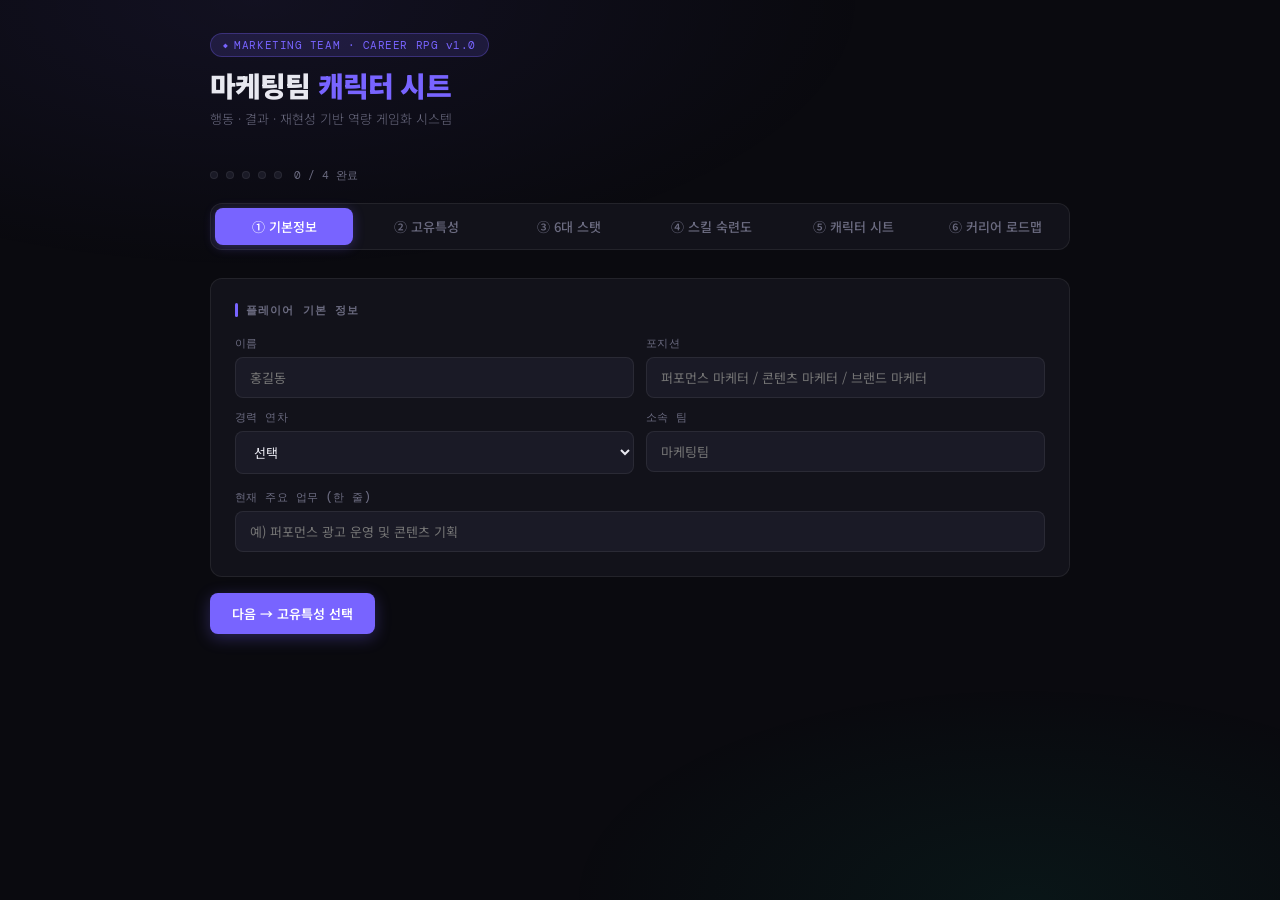
==== marketing.html @ 774b8345 "Add files via upload" ====
<!DOCTYPE html>
<html lang="ko">
<head>
<meta charset="UTF-8">
<meta name="viewport" content="width=device-width, initial-scale=1.0">
<title>마케팅팀 캐릭터 시트</title>
<link href="https://fonts.googleapis.com/css2?family=Noto+Sans+KR:wght@300;400;500;700;900&family=DM+Mono:wght@400;500&display=swap" rel="stylesheet">
<style>
  :root {
    --bg: #0a0a0f;
    --bg2: #12121a;
    --bg3: #1a1a26;
    --border: rgba(255,255,255,0.07);
    --border-active: rgba(120,100,255,0.4);
    --text: #e8e8f0;
    --text-muted: #6b6b80;
    --text-dim: #3a3a50;
    --accent: #7864ff;
    --accent2: #ff6b6b;
    --accent3: #ffd166;
    --accent4: #06d6a0;
    --accent5: #4ecdc4;
    --str: #ff6b6b;
    --agi: #4ecdc4;
    --sen: #ffd166;
    --int: #7864ff;
    --cha: #ff9f43;
    --sta: #06d6a0;
    --lv0: #3a3a50;
    --lv1: #4a6fa5;
    --lv2: #2ecc71;
    --lv3: #f39c12;
    --lv4: #e74c3c;
    --lv5: #9b59b6;
    --radius: 12px;
    --radius-sm: 8px;
  }

  * { margin: 0; padding: 0; box-sizing: border-box; }

  body {
    background: var(--bg);
    color: var(--text);
    font-family: 'Noto Sans KR', sans-serif;
    font-size: 14px;
    min-height: 100vh;
    overflow-x: hidden;
  }

  /* ── 배경 노이즈 효과 ── */
  body::before {
    content: '';
    position: fixed;
    inset: 0;
    background-image:
      radial-gradient(ellipse 80% 50% at 20% 0%, rgba(120,100,255,0.08) 0%, transparent 60%),
      radial-gradient(ellipse 60% 40% at 80% 100%, rgba(6,214,160,0.06) 0%, transparent 60%);
    pointer-events: none;
    z-index: 0;
  }

  .container {
    max-width: 900px;
    margin: 0 auto;
    padding: 32px 20px 80px;
    position: relative;
    z-index: 1;
  }

  /* ── 헤더 ── */
  .header {
    display: flex;
    align-items: flex-start;
    justify-content: space-between;
    margin-bottom: 40px;
    gap: 20px;
    flex-wrap: wrap;
  }

  .header-left {}
  .game-badge {
    display: inline-flex;
    align-items: center;
    gap: 6px;
    background: rgba(120,100,255,0.15);
    border: 1px solid rgba(120,100,255,0.3);
    border-radius: 20px;
    padding: 4px 12px;
    font-size: 11px;
    color: var(--accent);
    font-family: 'DM Mono', monospace;
    letter-spacing: 0.05em;
    margin-bottom: 12px;
  }

  .game-badge::before {
    content: '◆';
    font-size: 8px;
  }

  h1 {
    font-size: 28px;
    font-weight: 900;
    letter-spacing: -0.03em;
    line-height: 1.2;
  }

  h1 span {
    color: var(--accent);
  }

  .subtitle {
    font-size: 13px;
    color: var(--text-muted);
    margin-top: 6px;
    font-weight: 300;
  }

  /* ── 탭 네비 ── */
  .tabs {
    display: flex;
    gap: 4px;
    background: var(--bg2);
    border: 1px solid var(--border);
    border-radius: var(--radius);
    padding: 4px;
    margin-bottom: 28px;
  }

  .tab-btn {
    flex: 1;
    padding: 9px 12px;
    border: none;
    border-radius: var(--radius-sm);
    background: transparent;
    color: var(--text-muted);
    font-family: 'Noto Sans KR', sans-serif;
    font-size: 13px;
    font-weight: 500;
    cursor: pointer;
    transition: all 0.2s;
  }

  .tab-btn.active {
    background: var(--accent);
    color: #fff;
    box-shadow: 0 2px 12px rgba(120,100,255,0.3);
  }

  .tab-btn:hover:not(.active) {
    background: var(--bg3);
    color: var(--text);
  }

  .tab-panel { display: none; }
  .tab-panel.active { display: block; }

  /* ── 섹션 카드 ── */
  .card {
    background: var(--bg2);
    border: 1px solid var(--border);
    border-radius: var(--radius);
    padding: 24px;
    margin-bottom: 16px;
    transition: border-color 0.2s;
  }

  .card:hover { border-color: rgba(255,255,255,0.12); }

  .card-title {
    font-size: 11px;
    font-weight: 700;
    letter-spacing: 0.1em;
    color: var(--text-muted);
    text-transform: uppercase;
    font-family: 'DM Mono', monospace;
    margin-bottom: 18px;
    display: flex;
    align-items: center;
    gap: 8px;
  }

  .card-title::before {
    content: '';
    display: inline-block;
    width: 3px;
    height: 14px;
    background: var(--accent);
    border-radius: 2px;
  }

  /* ── 플레이어 정보 ── */
  .player-info {
    display: grid;
    grid-template-columns: 1fr 1fr;
    gap: 12px;
    margin-bottom: 16px;
  }

  .input-group {
    display: flex;
    flex-direction: column;
    gap: 6px;
  }

  .input-label {
    font-size: 11px;
    color: var(--text-muted);
    font-weight: 500;
    font-family: 'DM Mono', monospace;
    letter-spacing: 0.04em;
  }

  input[type="text"], select, textarea {
    background: var(--bg3);
    border: 1px solid var(--border);
    border-radius: var(--radius-sm);
    padding: 10px 14px;
    color: var(--text);
    font-family: 'Noto Sans KR', sans-serif;
    font-size: 13px;
    outline: none;
    transition: border-color 0.2s;
    width: 100%;
  }

  input[type="text"]:focus, select:focus, textarea:focus {
    border-color: var(--border-active);
  }

  select option { background: var(--bg2); }

  textarea { resize: vertical; min-height: 80px; }

  /* ── 고유 특성 선택 ── */
  .passive-grid {
    display: grid;
    grid-template-columns: repeat(auto-fill, minmax(240px, 1fr));
    gap: 8px;
  }

  .passive-item {
    display: flex;
    align-items: flex-start;
    gap: 10px;
    padding: 12px 14px;
    background: var(--bg3);
    border: 1px solid var(--border);
    border-radius: var(--radius-sm);
    cursor: pointer;
    transition: all 0.15s;
    user-select: none;
  }

  .passive-item:hover {
    border-color: rgba(255,255,255,0.15);
    background: rgba(255,255,255,0.04);
  }

  .passive-item.selected {
    border-color: var(--accent);
    background: rgba(120,100,255,0.1);
  }

  .passive-item.locked {
    opacity: 0.4;
    cursor: not-allowed;
  }

  .passive-item.locked:hover {
    border-color: var(--border);
    background: var(--bg3);
  }

  .passive-check {
    width: 18px;
    height: 18px;
    border: 1.5px solid var(--border-active);
    border-radius: 4px;
    flex-shrink: 0;
    margin-top: 1px;
    display: flex;
    align-items: center;
    justify-content: center;
    font-size: 10px;
    transition: all 0.15s;
  }

  .passive-item.selected .passive-check {
    background: var(--accent);
    border-color: var(--accent);
  }

  .passive-item.selected .passive-check::after {
    content: '✓';
    color: white;
    font-weight: 700;
  }

  .passive-name {
    font-size: 14px;
    font-weight: 700;
    line-height: 1.4;
    flex: 1;
    color: var(--text);
  }

  .passive-name small {
    display: block;
    font-size: 12px;
    color: rgba(200, 200, 220, 0.75);
    font-weight: 400;
    margin-top: 4px;
    line-height: 1.5;
  }

  .stat-badge {
    font-size: 10px;
    font-family: 'DM Mono', monospace;
    padding: 2px 6px;
    border-radius: 4px;
    font-weight: 500;
    flex-shrink: 0;
  }

  .stat-STR { background: rgba(255,107,107,0.2); color: var(--str); }
  .stat-AGI { background: rgba(78,205,196,0.2); color: var(--agi); }
  .stat-SEN { background: rgba(255,209,102,0.2); color: var(--sen); }
  .stat-INT { background: rgba(120,100,255,0.2); color: var(--int); }
  .stat-CHA { background: rgba(255,159,67,0.2); color: var(--cha); }
  .stat-STA { background: rgba(6,214,160,0.2); color: var(--sta); }

  /* ── 스탯 바 ── */
  .stats-grid {
    display: flex;
    flex-direction: column;
    gap: 16px;
  }

  .stat-row {
    display: grid;
    grid-template-columns: 80px 1fr 40px;
    align-items: center;
    gap: 14px;
  }

  .stat-name {
    font-size: 12px;
    font-family: 'DM Mono', monospace;
    font-weight: 500;
    display: flex;
    flex-direction: column;
    gap: 2px;
  }

  .stat-name-en { color: var(--text); }
  .stat-name-kr { font-size: 10px; color: var(--text-muted); font-family: 'Noto Sans KR', sans-serif; }

  .stat-bar-wrap {
    position: relative;
    height: 6px;
    background: var(--bg3);
    border-radius: 10px;
    overflow: hidden;
    cursor: pointer;
  }

  .stat-bar-fill {
    height: 100%;
    border-radius: 10px;
    transition: width 0.4s cubic-bezier(0.4, 0, 0.2, 1);
  }

  .stat-bar-wrap:hover .stat-bar-fill {
    filter: brightness(1.2);
  }

  /* 클릭 세그먼트 */
  .stat-segments {
    display: flex;
    gap: 2px;
    height: 6px;
  }

  .stat-seg {
    flex: 1;
    border-radius: 3px;
    background: var(--bg3);
    cursor: pointer;
    transition: all 0.15s;
  }

  .stat-seg.active { }
  .stat-seg:hover { opacity: 0.8; }

  .stat-value {
    font-size: 14px;
    font-weight: 700;
    font-family: 'DM Mono', monospace;
    text-align: right;
  }

  .stat-fill-STR { background: var(--str); }
  .stat-fill-AGI { background: var(--agi); }
  .stat-fill-SEN { background: var(--sen); }
  .stat-fill-INT { background: var(--int); }
  .stat-fill-CHA { background: var(--cha); }
  .stat-fill-STA { background: var(--sta); }

  .stat-color-STR { color: var(--str); }
  .stat-color-AGI { color: var(--agi); }
  .stat-color-SEN { color: var(--sen); }
  .stat-color-INT { color: var(--int); }
  .stat-color-CHA { color: var(--cha); }
  .stat-color-STA { color: var(--sta); }

  /* 증거 입력 */
  .evidence-box {
    background: var(--bg3);
    border: 1px solid var(--border);
    border-radius: var(--radius-sm);
    padding: 14px;
    margin-top: 8px;
    display: none;
  }

  .evidence-box.open { display: block; }

  .evidence-row {
    display: grid;
    grid-template-columns: 60px 1fr;
    gap: 8px;
    margin-bottom: 8px;
    align-items: flex-start;
  }

  .evidence-row:last-child { margin-bottom: 0; }

  .evidence-tag {
    font-size: 10px;
    font-family: 'DM Mono', monospace;
    color: var(--accent);
    padding-top: 10px;
    font-weight: 500;
  }

  /* ── 액티브 스킬 ── */
  .skill-list {
    display: flex;
    flex-direction: column;
    gap: 14px;
  }

  .skill-item {
    background: var(--bg3);
    border: 1px solid var(--border);
    border-radius: var(--radius-sm);
    padding: 16px;
    transition: border-color 0.2s;
  }

  .skill-item:hover { border-color: rgba(255,255,255,0.12); }

  .skill-header {
    display: flex;
    align-items: flex-start;
    justify-content: space-between;
    gap: 12px;
    margin-bottom: 12px;
  }

  .skill-name {
    font-size: 14px;
    font-weight: 700;
    flex: 1;
  }

  .skill-desc {
    font-size: 12px;
    color: var(--text-muted);
    font-weight: 300;
    margin-top: 2px;
  }

  /* 레벨 선택 세그먼트 버튼 */
  .level-selector {
    display: flex;
    gap: 4px;
    flex-wrap: wrap;
  }

  .level-btn {
    padding: 5px 10px;
    border-radius: 6px;
    border: 1px solid var(--border);
    background: transparent;
    color: var(--text-muted);
    font-size: 11px;
    font-family: 'DM Mono', monospace;
    cursor: pointer;
    transition: all 0.15s;
    white-space: nowrap;
  }

  .level-btn:hover { border-color: rgba(255,255,255,0.2); color: var(--text); }

  .level-btn.lv0.active { background: rgba(58,58,80,0.8); border-color: var(--lv0); color: #aaa; }
  .level-btn.lv1.active { background: rgba(74,111,165,0.3); border-color: var(--lv1); color: #6fa3d8; }
  .level-btn.lv2.active { background: rgba(46,204,113,0.2); border-color: var(--lv2); color: var(--lv2); }
  .level-btn.lv3.active { background: rgba(243,156,18,0.2); border-color: var(--lv3); color: var(--lv3); }
  .level-btn.lv4.active { background: rgba(231,76,60,0.2); border-color: var(--lv4); color: var(--lv4); }
  .level-btn.lv5.active { background: rgba(155,89,182,0.2); border-color: var(--lv5); color: var(--lv5); }

  /* 레벨 정의 참조 박스 */
  .level-ref {
    background: var(--bg3);
    border: 1px solid var(--border);
    border-radius: var(--radius-sm);
    padding: 14px 18px;
    display: grid;
    grid-template-columns: repeat(3, 1fr);
    gap: 8px;
  }

  .level-def {
    display: flex;
    align-items: flex-start;
    gap: 8px;
    padding: 8px;
    border-radius: 6px;
    background: rgba(255,255,255,0.02);
    cursor: pointer;
    transition: background 0.15s;
  }

  .level-def:hover { background: rgba(255,255,255,0.05); }

  .level-dot {
    width: 8px;
    height: 8px;
    border-radius: 50%;
    flex-shrink: 0;
    margin-top: 4px;
  }

  .level-def-text {
    font-size: 12px;
    line-height: 1.5;
  }

  .level-def-num {
    font-family: 'DM Mono', monospace;
    font-size: 11px;
    font-weight: 700;
  }

  .level-def-desc {
    font-size: 11px;
    color: var(--text-muted);
    font-weight: 300;
    margin-top: 1px;
  }

  /* ── 스킬트리 (성장경로) ── */
  .skill-tree {
    display: flex;
    flex-direction: column;
    gap: 16px;
  }

  .tree-node {
    display: flex;
    gap: 16px;
    align-items: flex-start;
  }

  .tree-line {
    display: flex;
    flex-direction: column;
    align-items: center;
    gap: 0;
    flex-shrink: 0;
  }

  .tree-dot {
    width: 28px;
    height: 28px;
    border-radius: 50%;
    border: 2px solid var(--border);
    display: flex;
    align-items: center;
    justify-content: center;
    font-size: 11px;
    font-family: 'DM Mono', monospace;
    font-weight: 700;
    flex-shrink: 0;
    cursor: pointer;
    transition: all 0.2s;
  }

  .tree-dot.current {
    border-color: var(--accent);
    color: var(--accent);
    box-shadow: 0 0 16px rgba(120,100,255,0.3);
  }

  .tree-dot.future {
    border-color: var(--accent3);
    color: var(--accent3);
    box-shadow: 0 0 16px rgba(255,209,102,0.2);
  }

  .tree-connector {
    width: 2px;
    height: 24px;
    background: linear-gradient(to bottom, var(--accent), var(--accent3));
    opacity: 0.3;
    margin: 4px 0;
  }

  .tree-content {
    flex: 1;
    padding-top: 4px;
  }

  .tree-title {
    font-size: 15px;
    font-weight: 700;
    margin-bottom: 4px;
  }

  .tree-sub {
    font-size: 12px;
    color: var(--text-muted);
    font-weight: 300;
    line-height: 1.6;
  }

  .tree-tags {
    display: flex;
    flex-wrap: wrap;
    gap: 6px;
    margin-top: 10px;
  }

  .tree-tag {
    font-size: 11px;
    padding: 3px 10px;
    border-radius: 20px;
    border: 1px solid var(--border);
    color: var(--text-muted);
  }

  /* ── 최종 캐릭터 시트 출력 ── */
  .character-sheet {
    background: var(--bg2);
    border: 1px solid var(--border);
    border-radius: var(--radius);
    overflow: hidden;
  }

  .cs-header {
    background: linear-gradient(135deg, rgba(120,100,255,0.2), rgba(6,214,160,0.1));
    border-bottom: 1px solid var(--border);
    padding: 24px;
    display: flex;
    align-items: flex-start;
    justify-content: space-between;
    gap: 16px;
    flex-wrap: wrap;
  }

  .cs-name {
    font-size: 22px;
    font-weight: 900;
    letter-spacing: -0.02em;
  }

  .cs-title {
    font-size: 13px;
    color: var(--text-muted);
    margin-top: 4px;
  }

  .cs-body { padding: 24px; }

  .cs-section {
    margin-bottom: 24px;
  }

  .cs-section-title {
    font-size: 10px;
    font-family: 'DM Mono', monospace;
    color: var(--text-dim);
    text-transform: uppercase;
    letter-spacing: 0.1em;
    margin-bottom: 12px;
  }

  .cs-passives {
    display: flex;
    flex-wrap: wrap;
    gap: 8px;
  }

  .cs-passive-tag {
    padding: 6px 14px;
    border-radius: 20px;
    border: 1px solid var(--accent);
    color: var(--accent);
    font-size: 12px;
    font-weight: 500;
    background: rgba(120,100,255,0.08);
  }

  .cs-stats-mini {
    display: grid;
    grid-template-columns: repeat(6, 1fr);
    gap: 8px;
  }

  .cs-stat-mini {
    text-align: center;
    padding: 10px 6px;
    background: var(--bg3);
    border-radius: var(--radius-sm);
    border: 1px solid var(--border);
  }

  .cs-stat-mini-val {
    font-size: 20px;
    font-weight: 700;
    font-family: 'DM Mono', monospace;
  }

  .cs-stat-mini-name {
    font-size: 10px;
    color: var(--text-muted);
    font-family: 'DM Mono', monospace;
    margin-top: 2px;
  }

  .cs-skills-table {
    width: 100%;
    border-collapse: collapse;
  }

  .cs-skills-table tr {
    border-bottom: 1px solid var(--border);
  }

  .cs-skills-table tr:last-child { border-bottom: none; }

  .cs-skills-table td {
    padding: 8px 0;
    font-size: 13px;
  }

  .cs-skills-table td:last-child {
    text-align: right;
  }

  .lv-pill {
    font-size: 11px;
    font-family: 'DM Mono', monospace;
    padding: 3px 10px;
    border-radius: 20px;
    font-weight: 500;
  }

  .lv-pill-0 { background: rgba(58,58,80,0.8); color: #888; }
  .lv-pill-1 { background: rgba(74,111,165,0.3); color: #6fa3d8; }
  .lv-pill-2 { background: rgba(46,204,113,0.2); color: var(--lv2); }
  .lv-pill-3 { background: rgba(243,156,18,0.2); color: var(--lv3); }
  .lv-pill-4 { background: rgba(231,76,60,0.2); color: var(--lv4); }
  .lv-pill-5 { background: rgba(155,89,182,0.2); color: var(--lv5); }

  /* 육각형 레이더 */
  .radar-wrap {
    display: flex;
    justify-content: center;
    padding: 10px 0;
  }

  /* ── 버튼 ── */
  .btn {
    display: inline-flex;
    align-items: center;
    gap: 8px;
    padding: 11px 22px;
    border-radius: var(--radius-sm);
    font-family: 'Noto Sans KR', sans-serif;
    font-size: 13px;
    font-weight: 600;
    cursor: pointer;
    transition: all 0.2s;
    border: none;
  }

  .btn-primary {
    background: var(--accent);
    color: white;
    box-shadow: 0 4px 16px rgba(120,100,255,0.3);
  }

  .btn-primary:hover {
    background: #8f78ff;
    transform: translateY(-1px);
    box-shadow: 0 6px 20px rgba(120,100,255,0.4);
  }

  .btn-secondary {
    background: var(--bg3);
    color: var(--text);
    border: 1px solid var(--border);
  }

  .btn-secondary:hover {
    border-color: rgba(255,255,255,0.2);
    background: rgba(255,255,255,0.06);
  }

  .btn-row {
    display: flex;
    gap: 10px;
    flex-wrap: wrap;
    margin-top: 8px;
  }

  /* 레이더 차트 */
  svg.radar text {
    font-family: 'DM Mono', monospace;
    font-size: 11px;
    fill: var(--text-muted);
  }

  /* 진행 표시 */
  .step-indicator {
    display: flex;
    gap: 8px;
    align-items: center;
    margin-bottom: 20px;
  }

  .step-dot {
    width: 8px;
    height: 8px;
    border-radius: 50%;
    background: var(--bg3);
    border: 1px solid var(--border);
    transition: all 0.2s;
  }

  .step-dot.done {
    background: var(--accent);
    border-color: var(--accent);
    box-shadow: 0 0 8px rgba(120,100,255,0.5);
  }

  /* ── 커리어 로드맵 ── */
  .road-stage {
    background: var(--bg3);
    border: 1px solid var(--border);
    border-radius: var(--radius-sm);
    overflow: hidden;
    transition: border-color 0.2s;
  }

  .road-stage:hover { border-color: rgba(255,255,255,0.12); }

  .road-stage-header {
    display: flex;
    align-items: center;
    justify-content: space-between;
    padding: 16px 18px;
    cursor: pointer;
    user-select: none;
    gap: 12px;
  }

  .road-stage-left {
    display: flex;
    align-items: flex-start;
    gap: 14px;
    flex: 1;
  }

  .road-num {
    width: 36px;
    height: 36px;
    border-radius: 50%;
    display: flex;
    align-items: center;
    justify-content: center;
    font-size: 15px;
    font-weight: 700;
    font-family: 'DM Mono', monospace;
    flex-shrink: 0;
    margin-top: 2px;
  }

  .current-stage { background: rgba(120,100,255,0.2); border: 2px solid var(--accent); color: var(--accent); }
  .mid-stage     { background: rgba(6,214,160,0.15);  border: 2px solid var(--accent4); color: var(--accent4); }
  .final-stage   { background: rgba(255,209,102,0.15); border: 2px solid var(--accent3); color: var(--accent3); }

  .road-stage-title {
    font-size: 14px;
    font-weight: 700;
    line-height: 1.4;
    display: flex;
    align-items: center;
    gap: 8px;
    flex-wrap: wrap;
  }

  .road-stage-sub {
    font-size: 12px;
    color: rgba(200,200,220,0.7);
    font-weight: 400;
    margin-top: 3px;
    line-height: 1.5;
  }

  .road-class-badge {
    font-size: 10px;
    padding: 2px 8px;
    border-radius: 20px;
    font-weight: 600;
    font-family: 'DM Mono', monospace;
    white-space: nowrap;
  }

  .current-badge { background: rgba(120,100,255,0.2); color: var(--accent); border: 1px solid rgba(120,100,255,0.4); }
  .mid-badge     { background: rgba(6,214,160,0.15);  color: var(--accent4); border: 1px solid rgba(6,214,160,0.3); }
  .final-badge   { background: rgba(255,209,102,0.15); color: var(--accent3); border: 1px solid rgba(255,209,102,0.3); }

  .road-chevron {
    color: var(--text-muted);
    font-size: 16px;
    transition: transform 0.2s;
    flex-shrink: 0;
  }

  .road-stage-body {
    display: none;
    padding: 0 18px 18px;
    border-top: 1px solid var(--border);
  }

  .road-stage-body.open { display: block; }

  .road-metaphor {
    font-size: 12px;
    font-style: italic;
    color: rgba(200,200,220,0.65);
    padding: 12px 14px;
    border-left: 3px solid rgba(120,100,255,0.4);
    background: rgba(120,100,255,0.05);
    border-radius: 0 6px 6px 0;
    margin: 14px 0 16px;
    line-height: 1.6;
  }

  .road-grid {
    display: grid;
    grid-template-columns: repeat(3, 1fr);
    gap: 12px;
    margin-bottom: 16px;
  }

  .road-col {
    background: rgba(255,255,255,0.03);
    border: 1px solid var(--border);
    border-radius: var(--radius-sm);
    padding: 12px;
  }

  .road-col-title {
    font-size: 10px;
    font-family: 'DM Mono', monospace;
    color: var(--text-muted);
    text-transform: uppercase;
    letter-spacing: 0.06em;
    margin-bottom: 8px;
  }

  .road-col-body {
    font-size: 12px;
    color: rgba(200,200,220,0.8);
    line-height: 1.6;
  }

  .road-skill-tags {
    display: flex;
    flex-wrap: wrap;
    gap: 5px;
  }

  .road-skill-tag {
    font-size: 11px;
    padding: 3px 9px;
    border-radius: 20px;
    border: 1px solid var(--border);
    color: var(--text-muted);
    background: rgba(255,255,255,0.03);
  }

  .road-skill-tag.unlock {
    border-color: rgba(6,214,160,0.3);
    color: var(--accent4);
    background: rgba(6,214,160,0.07);
  }

  .road-skill-tag.final {
    border-color: rgba(255,209,102,0.3);
    color: var(--accent3);
    background: rgba(255,209,102,0.07);
  }

  .road-quest {
    background: rgba(120,100,255,0.07);
    border: 1px solid rgba(120,100,255,0.25);
    border-radius: var(--radius-sm);
    padding: 12px 14px;
    margin-bottom: 14px;
  }

  .road-quest-label {
    font-size: 11px;
    font-family: 'DM Mono', monospace;
    color: var(--accent);
    font-weight: 600;
    margin-bottom: 6px;
    letter-spacing: 0.04em;
  }

  .road-quest-text {
    font-size: 12px;
    color: rgba(200,200,220,0.85);
    line-height: 1.6;
  }

  .road-unlock-check {
    display: flex;
    flex-direction: column;
    gap: 8px;
  }

  .road-check-row {
    display: flex;
    align-items: flex-start;
    gap: 10px;
    cursor: pointer;
    font-size: 12px;
    color: rgba(200,200,220,0.75);
    line-height: 1.5;
    padding: 6px 10px;
    border-radius: 6px;
    border: 1px solid transparent;
    transition: all 0.15s;
  }

  .road-check-row:hover { background: rgba(255,255,255,0.03); border-color: var(--border); }

  .road-check-row input[type="checkbox"] {
    width: 15px;
    height: 15px;
    flex-shrink: 0;
    margin-top: 1px;
    accent-color: var(--accent);
    cursor: pointer;
  }

  .road-check-row:has(input:checked) {
    color: var(--text);
    text-decoration: none;
  }

  .road-arrow-wrap {
    display: flex;
    flex-direction: column;
    align-items: center;
    padding: 8px 0;
    gap: 4px;
  }

  .road-arrow-line {
    width: 2px;
    height: 20px;
    background: linear-gradient(to bottom, var(--accent), var(--accent4));
    opacity: 0.4;
  }

  .road-arrow-label {
    font-size: 11px;
    font-family: 'DM Mono', monospace;
    color: var(--text-muted);
    text-align: center;
  }

  @media (max-width: 600px) {
    .road-grid { grid-template-columns: 1fr; }
    .road-stage-title { font-size: 13px; }
  }

  /* notice */
  .notice {
    font-size: 12px;
    color: var(--text-muted);
    padding: 10px 14px;
    background: rgba(120,100,255,0.08);
    border-left: 3px solid var(--accent);
    border-radius: 0 6px 6px 0;
    line-height: 1.6;
  }

  /* 레이더 오버레이 */
  .radar-overlay {
    position: absolute;
    inset: 0;
    pointer-events: none;
  }

  /* 반응형 */
  @media (max-width: 600px) {
    .player-info { grid-template-columns: 1fr; }
    .passive-grid { grid-template-columns: 1fr; }
    .stat-row { grid-template-columns: 70px 1fr 36px; gap: 10px; }
    .level-ref { grid-template-columns: 1fr 1fr; }
    .cs-stats-mini { grid-template-columns: repeat(3, 1fr); }
    .level-selector { gap: 3px; }
    .level-btn { font-size: 10px; padding: 4px 8px; }
  }
</style>
</head>
<body>
<div class="container">

  <!-- 헤더 -->
  <div class="header">
    <div class="header-left">
      <div class="game-badge">MARKETING TEAM · CAREER RPG v1.0</div>
      <h1>마케팅팀 <span>캐릭터 시트</span></h1>
      <p class="subtitle">행동 · 결과 · 재현성 기반 역량 게임화 시스템</p>
    </div>
  </div>

  <!-- 진행 표시 -->
  <div class="step-indicator" id="stepIndicator">
    <div class="step-dot" id="dot0"></div>
    <div class="step-dot" id="dot1"></div>
    <div class="step-dot" id="dot2"></div>
    <div class="step-dot" id="dot3"></div>
    <div class="step-dot" id="dot4"></div>
    <span style="font-size:11px;color:var(--text-muted);font-family:'DM Mono',monospace;margin-left:4px" id="stepLabel">0 / 4 완료</span>
  </div>

  <!-- 탭 -->
  <div class="tabs">
    <button class="tab-btn active" onclick="switchTab('basic')">① 기본정보</button>
    <button class="tab-btn" onclick="switchTab('passive')">② 고유특성</button>
    <button class="tab-btn" onclick="switchTab('stats')">③ 6대 스탯</button>
    <button class="tab-btn" onclick="switchTab('skills')">④ 스킬 숙련도</button>
    <button class="tab-btn" onclick="switchTab('sheet')">⑤ 캐릭터 시트</button>
    <button class="tab-btn" onclick="switchTab('roadmap')">⑥ 커리어 로드맵</button>
  </div>

  <!-- ① 기본 정보 -->
  <div class="tab-panel active" id="tab-basic">
    <div class="card">
      <div class="card-title">플레이어 기본 정보</div>
      <div class="player-info">
        <div class="input-group">
          <label class="input-label">이름</label>
          <input type="text" id="playerName" placeholder="홍길동">
        </div>
        <div class="input-group">
          <label class="input-label">포지션</label>
          <input type="text" id="playerRole" placeholder="퍼포먼스 마케터 / 콘텐츠 마케터 / 브랜드 마케터">
        </div>
        <div class="input-group">
          <label class="input-label">경력 연차</label>
          <select id="playerYear">
            <option value="">선택</option>
            <option>1년 미만</option>
            <option>1~2년</option>
            <option>3~5년</option>
            <option>6~10년</option>
            <option>10년 이상</option>
          </select>
        </div>
        <div class="input-group">
          <label class="input-label">소속 팀</label>
          <input type="text" id="playerTeam" placeholder="마케팅팀">
        </div>
      </div>
      <div class="input-group">
        <label class="input-label">현재 주요 업무 (한 줄)</label>
        <input type="text" id="playerJob" placeholder="예) 퍼포먼스 광고 운영 및 콘텐츠 기획">
      </div>
    </div>

    <div class="btn-row">
      <button class="btn btn-primary" onclick="switchTab('passive')">다음 → 고유특성 선택</button>
    </div>
  </div>

  <!-- ② 고유 특성 -->
  <div class="tab-panel" id="tab-passive">
    <div class="card">
      <div class="card-title">고유 특성 (Passive Skills) — 2개 선택</div>
      <p class="notice" style="margin-bottom:16px">나의 본질적인 기질에 가장 가까운 것을 골라주세요. 최대 2개 선택 가능합니다.</p>
      <div class="passive-grid" id="passiveGrid"></div>
    </div>
    <div class="btn-row">
      <button class="btn btn-secondary" onclick="switchTab('basic')">← 이전</button>
      <button class="btn btn-primary" onclick="switchTab('stats')">다음 → 6대 스탯 입력</button>
    </div>
  </div>

  <!-- ③ 6대 스탯 -->
  <div class="tab-panel" id="tab-stats">
    <div class="card">
      <div class="card-title">6대 핵심 스탯 (1~10점)</div>
      <p class="notice" style="margin-bottom:20px">점수 바를 클릭해 점수를 설정하세요. 각 스탯 클릭 시 증거 입력 폼이 열립니다.</p>
      <div class="stats-grid" id="statsGrid"></div>
    </div>
    <div class="btn-row">
      <button class="btn btn-secondary" onclick="switchTab('passive')">← 이전</button>
      <button class="btn btn-primary" onclick="switchTab('skills')">다음 → 스킬 숙련도</button>
    </div>
  </div>

  <!-- ④ 스킬 숙련도 -->
  <div class="tab-panel" id="tab-skills">
    <div class="card">
      <div class="card-title">액티브 스킬 숙련도</div>
      <p class="notice" style="margin-bottom:20px">각 스킬의 현재 레벨을 선택하세요. 레벨 기준은 ① 기본정보 탭 하단을 참조하세요.</p>
      <div class="skill-list" id="skillList"></div>
    </div>
    <div class="btn-row">
      <button class="btn btn-secondary" onclick="switchTab('stats')">← 이전</button>
      <button class="btn btn-primary" onclick="generateSheet()">⚡ 캐릭터 시트 생성</button>
    </div>
  </div>

  <!-- ⑤ 캐릭터 시트 -->
  <div class="tab-panel" id="tab-sheet">
    <div id="sheetOutput"></div>
    <div class="btn-row">
      <button class="btn btn-secondary" onclick="switchTab('skills')">← 수정하기</button>
      <button class="btn btn-primary" onclick="window.print()">🖨 인쇄 / PDF 저장</button>
    </div>
  </div>

  <!-- ⑥ 커리어 로드맵 -->
  <div class="tab-panel" id="tab-roadmap">

    <div class="card">
      <div class="card-title">전직 로드맵 — Channel Expert → Growth Marketer → Brand Builder</div>
      <p class="notice" style="margin-bottom:24px">현재의 강점을 버리는 게 아니라, <strong style="color:var(--accent)">디딤돌 삼아 다음 단계를 해금(Unlock)</strong>하는 전직 퀘스트입니다.</p>

      <!-- Stage 1 -->
      <div class="road-stage" id="stage1">
        <div class="road-stage-header" onclick="toggleStage('stage1')">
          <div class="road-stage-left">
            <div class="road-num current-stage">1</div>
            <div>
              <div class="road-stage-title">
                <span class="road-class-badge current-badge">현재 단계</span>
                Channel Expert — The Executor
              </div>
              <div class="road-stage-sub">정해진 채널과 예산 안에서 최고 ROAS를 뽑아내는 실행 전문가</div>
            </div>
          </div>
          <div class="road-chevron">▾</div>
        </div>
        <div class="road-stage-body open" id="body-stage1">
          <div class="road-metaphor">"주어진 전장에서 가장 효율적으로 싸우는 정예 전사 — 채널 특성을 꿰고 광고비 1원의 낭비도 허용하지 않는 실행력"</div>
          <div class="road-grid">
            <div class="road-col">
              <div class="road-col-title">핵심 미션</div>
              <div class="road-col-body">맡은 채널에서 ROAS·CTR·전환율을 최대화. 데이터를 보며 빠르게 소재·타겟·입찰을 최적화하는 것이 핵심.<br><br>
                <span style="color:var(--accent);font-size:11px;font-family:'DM Mono',monospace">→ 채널을 완전히 장악하고 재현 가능한 성과를 만드는 단계</span>
              </div>
            </div>
            <div class="road-col">
              <div class="road-col-title">핵심 역량</div>
              <div class="road-skill-tags">
                <span class="road-skill-tag">매체 세팅·최적화</span>
                <span class="road-skill-tag">소재 A/B 테스트</span>
                <span class="road-skill-tag">타겟 설계</span>
                <span class="road-skill-tag">성과 리포팅</span>
                <span class="road-skill-tag">예산 배분</span>
              </div>
            </div>
            <div class="road-col">
              <div class="road-col-title">성장 지표 (KPI)</div>
              <div class="road-col-body">
                ROAS <span style="color:var(--accent);font-family:'DM Mono',monospace">≥ 300%</span><br>
                CTR <span style="color:var(--accent);font-family:'DM Mono',monospace">≥ 2%</span><br>
                CPC 절감률 <span style="color:var(--accent);font-family:'DM Mono',monospace">전월比 ↓</span><br>
                전환율 <span style="color:var(--accent);font-family:'DM Mono',monospace">≥ 3%</span><br>
                광고비 집행 정확도 <span style="color:var(--accent);font-family:'DM Mono',monospace">≥ 95%</span>
              </div>
            </div>
          </div>
          <div class="road-quest">
            <div class="road-quest-label">🎯 전직 퀘스트</div>
            <div class="road-quest-text">2개 이상 매체를 동시 운영하며 각 채널별 ROAS 300% 이상 달성하고, 재현 가능한 최적화 매뉴얼 보유하기</div>
          </div>
          <div style="font-size:10px;font-family:'DM Mono',monospace;color:var(--text-muted);margin:14px 0 8px;letter-spacing:0.06em">UNLOCK CHECKLIST</div>
          <div class="road-unlock-check">
            <label class="road-check-row"><input type="checkbox" id="q1a" onchange="updateUnlock()"><span>2개 이상 매체 단독 운영 및 ROAS 300% 이상 달성 경험 보유</span></label>
            <label class="road-check-row"><input type="checkbox" id="q1b" onchange="updateUnlock()"><span>소재·타겟·입찰 A/B 테스트 결과를 데이터로 정리한 문서 보유</span></label>
            <label class="road-check-row"><input type="checkbox" id="q1c" onchange="updateUnlock()"><span>채널별 최적화 매뉴얼 문서화 및 팀 공유 경험</span></label>
          </div>
        </div>
      </div>

      <div class="road-arrow-wrap">
        <div class="road-arrow-line"></div>
        <div class="road-arrow-label"><span id="unlock-txt1">퀘스트 달성 시 다음 단계 해금 ↓</span></div>
      </div>

      <!-- Stage 2 -->
      <div class="road-stage" id="stage2">
        <div class="road-stage-header" onclick="toggleStage('stage2')">
          <div class="road-stage-left">
            <div class="road-num mid-stage">2</div>
            <div>
              <div class="road-stage-title">
                <span class="road-class-badge mid-badge">과도기 전직</span>
                Growth Marketer — The Strategist
              </div>
              <div class="road-stage-sub">채널을 넘어 고객 여정 전체를 설계하고 매출 구조를 최적화하는 전략가</div>
            </div>
          </div>
          <div class="road-chevron">▾</div>
        </div>
        <div class="road-stage-body open" id="body-stage2">
          <div class="road-metaphor" style="border-color:rgba(6,214,160,0.35);background:rgba(6,214,160,0.05);">"단일 전장의 전사에서 전체 전쟁을 설계하는 전략가로 — 광고 클릭 이후 결제·재구매·LTV까지 고객 여정 전체를 책임지는 단계"</div>
          <div class="road-grid">
            <div class="road-col">
              <div class="road-col-title">핵심 미션</div>
              <div class="road-col-body">단순 광고 성과를 넘어 CAC·LTV·BEP를 계산하고 "이 마케팅이 실제로 이익을 내는가"를 판단. 채널 믹스와 프로모션 구조를 통합 설계.<br><br>
                <span style="color:var(--accent4);font-size:11px;font-family:'DM Mono',monospace">→ 광고비를 쓰는 것에서 매출 구조를 설계하는 것으로 전환</span>
              </div>
            </div>
            <div class="road-col">
              <div class="road-col-title">새로 획득할 역량</div>
              <div class="road-skill-tags">
                <span class="road-skill-tag unlock">LTV·CAC 분석</span>
                <span class="road-skill-tag unlock">프로모션 BEP 설계</span>
                <span class="road-skill-tag unlock">퍼널 최적화</span>
                <span class="road-skill-tag unlock">CRM·리텐션</span>
                <span class="road-skill-tag unlock">채널 믹스 전략</span>
                <span class="road-skill-tag unlock">그로스 해킹</span>
              </div>
            </div>
            <div class="road-col">
              <div class="road-col-title">성장 지표 (KPI)</div>
              <div class="road-col-body">
                CAC 대비 LTV 비율 <span style="color:var(--accent4);font-family:'DM Mono',monospace">≥ 3배</span><br>
                재구매율 <span style="color:var(--accent4);font-family:'DM Mono',monospace">≥ 25%</span><br>
                프로모션 이익률 <span style="color:var(--accent4);font-family:'DM Mono',monospace">≥ 20%</span><br>
                퍼널 전환율 개선 <span style="color:var(--accent4);font-family:'DM Mono',monospace">+15%↑</span><br>
                마케팅 기여 매출 <span style="color:var(--accent4);font-family:'DM Mono',monospace">↑ 성장</span>
              </div>
            </div>
          </div>
          <div style="background:rgba(6,214,160,0.05);border:1px solid rgba(6,214,160,0.15);border-radius:var(--radius-sm);padding:14px;margin-bottom:14px;">
            <div style="font-size:10px;font-family:'DM Mono',monospace;color:var(--accent4);margin-bottom:10px;letter-spacing:0.06em">STAGE 1 → 2 핵심 전환점</div>
            <div style="display:grid;grid-template-columns:1fr 1fr;gap:10px">
              <div style="font-size:12px;color:rgba(200,200,220,0.7)">
                <div style="color:var(--text-muted);font-size:10px;margin-bottom:4px">Stage 1에서 하던 것</div>
                "ROAS·CTR 높이기"<br>"소재 테스트·최적화"<br>"매체별 예산 집행"
              </div>
              <div style="font-size:12px;color:rgba(200,200,220,0.85)">
                <div style="color:var(--accent4);font-size:10px;margin-bottom:4px">Stage 2에서 추가되는 것</div>
                "이 캠페인이 실제로 이익을 냈는가?"<br>"고객이 재구매하는 구조를 만들었는가?"<br>"전체 퍼널의 병목이 어디인가?"
              </div>
            </div>
          </div>
          <div class="road-quest" style="border-color:rgba(6,214,160,0.3);background:rgba(6,214,160,0.06);">
            <div class="road-quest-label" style="color:var(--accent4)">🎯 전직 퀘스트</div>
            <div class="road-quest-text">프로모션 1개의 CAC·LTV·BEP를 직접 계산하고, 이익률 20% 이상인 캠페인 구조를 설계·실행·검증하기</div>
          </div>
          <div style="font-size:10px;font-family:'DM Mono',monospace;color:var(--text-muted);margin:14px 0 8px;letter-spacing:0.06em">UNLOCK CHECKLIST</div>
          <div class="road-unlock-check">
            <label class="road-check-row"><input type="checkbox" id="q2a" onchange="updateUnlock()"><span>CAC·LTV·BEP 계산 결과를 포함한 캠페인 분석 보고서 1개 이상 작성</span></label>
            <label class="road-check-row"><input type="checkbox" id="q2b" onchange="updateUnlock()"><span>재구매율 또는 리텐션 개선을 목표로 한 CRM 캠페인 직접 기획·실행</span></label>
            <label class="road-check-row"><input type="checkbox" id="q2c" onchange="updateUnlock()"><span>퍼널 분석으로 병목 구간 특정 및 개선 후 전환율 수치 비교 데이터 보유</span></label>
            <label class="road-check-row"><input type="checkbox" id="q2d" onchange="updateUnlock()"><span>채널 믹스 전략 문서 작성 — 각 채널의 역할(인지·고려·전환·재구매) 정의</span></label>
            <label class="road-check-row"><input type="checkbox" id="q2e" onchange="updateUnlock()"><span>이익률 기준 프로모션 성과 평가 루틴 보유 (단순 ROAS 이상의 지표 관리)</span></label>
          </div>
        </div>
      </div>

      <div class="road-arrow-wrap">
        <div class="road-arrow-line"></div>
        <div class="road-arrow-label"><span id="unlock-txt2">퀘스트 달성 시 최종 전직 해금 ↓</span></div>
      </div>

      <!-- Stage 3 -->
      <div class="road-stage" id="stage3">
        <div class="road-stage-header" onclick="toggleStage('stage3')">
          <div class="road-stage-left">
            <div class="road-num final-stage">3</div>
            <div>
              <div class="road-stage-title">
                <span class="road-class-badge final-badge">최종 목표</span>
                Brand Builder — The Visionary
              </div>
              <div class="road-stage-sub">광고 없이도 고객이 먼저 찾아오는 브랜드 자산을 만드는 마케터</div>
            </div>
          </div>
          <div class="road-chevron">▾</div>
        </div>
        <div class="road-stage-body open" id="body-stage3">
          <div class="road-metaphor" style="border-color:rgba(255,209,102,0.35);background:rgba(255,209,102,0.06);">"광고비를 태워 고객을 사는 것에서, 브랜드 자체가 고객을 끌어당기는 자석이 되는 단계 — Channel Expert의 실행력 + Growth Marketer의 구조 설계가 합쳐져, 이제는 지속 가능한 브랜드 자산을 구축"</div>
          <div class="road-grid">
            <div class="road-col">
              <div class="road-col-title">핵심 미션</div>
              <div class="road-col-body">광고 의존도를 줄이고 브랜드 인지도·팬덤·콘텐츠 자산으로 자연 유입을 만드는 것. "이 브랜드가 없어지면 아쉬운 고객"을 만드는 것이 핵심.<br><br>
                <span style="color:var(--accent3);font-size:11px;font-family:'DM Mono',monospace">→ 광고비를 쓸수록 성장하는 것에서 브랜드가 스스로 성장하는 구조로 전환</span>
              </div>
            </div>
            <div class="road-col">
              <div class="road-col-title">새로 획득할 역량</div>
              <div class="road-skill-tags">
                <span class="road-skill-tag final">브랜드 전략 수립</span>
                <span class="road-skill-tag final">콘텐츠 자산 구축</span>
                <span class="road-skill-tag final">커뮤니티 마케팅</span>
                <span class="road-skill-tag final">PR·바이럴 설계</span>
                <span class="road-skill-tag final">마케팅 조직 설계</span>
                <span class="road-skill-tag final">브랜드 가이드라인</span>
              </div>
            </div>
            <div class="road-col">
              <div class="road-col-title">성장 지표 (KPI)</div>
              <div class="road-col-body">
                자연 유입 비중 <span style="color:var(--accent3);font-family:'DM Mono',monospace">≥ 40%</span><br>
                브랜드 검색량 <span style="color:var(--accent3);font-family:'DM Mono',monospace">월 1,000↑</span><br>
                광고비 없는 콘텐츠 매출 <span style="color:var(--accent3);font-family:'DM Mono',monospace">≥ 20%</span><br>
                팔로워·구독자 <span style="color:var(--accent3);font-family:'DM Mono',monospace">5,000↑</span><br>
                광고 의존도 <span style="color:var(--accent3);font-family:'DM Mono',monospace">↓ 30% 감소</span>
              </div>
            </div>
          </div>
          <div style="background:rgba(255,209,102,0.05);border:1px solid rgba(255,209,102,0.15);border-radius:var(--radius-sm);padding:14px;margin-bottom:14px;">
            <div style="font-size:10px;font-family:'DM Mono',monospace;color:var(--accent3);margin-bottom:10px;letter-spacing:0.06em">BRAND BUILDER가 반드시 답해야 할 3가지 질문</div>
            <div style="display:flex;flex-direction:column;gap:8px">
              <div style="font-size:12px;color:rgba(200,200,220,0.85);padding:8px 12px;background:rgba(255,255,255,0.03);border-radius:6px">
                <span style="color:var(--accent3);font-family:'DM Mono',monospace;font-size:11px">WHY —</span> 광고를 끊어도 고객이 이 브랜드를 찾을 이유가 있는가?
              </div>
              <div style="font-size:12px;color:rgba(200,200,220,0.85);padding:8px 12px;background:rgba(255,255,255,0.03);border-radius:6px">
                <span style="color:var(--accent3);font-family:'DM Mono',monospace;font-size:11px">WHO —</span> 우리 브랜드의 가장 열성적인 팬 100명은 누구이고, 무엇에 열광하는가?
              </div>
              <div style="font-size:12px;color:rgba(200,200,220,0.85);padding:8px 12px;background:rgba(255,255,255,0.03);border-radius:6px">
                <span style="color:var(--accent3);font-family:'DM Mono',monospace;font-size:11px">HOW —</span> 광고비 0원으로 다음 달 매출의 20%를 만들 수 있는가?
              </div>
            </div>
          </div>
          <div class="road-quest" style="border-color:rgba(255,209,102,0.4);background:rgba(255,209,102,0.07);">
            <div class="road-quest-label" style="color:var(--accent3)">🏆 최종 퀘스트</div>
            <div class="road-quest-text">광고 집행 없이 콘텐츠·커뮤니티·바이럴만으로 월 매출의 20% 이상 달성하기 — 브랜드 자산이 스스로 매출을 만드는 구조 완성</div>
          </div>
          <div style="font-size:10px;font-family:'DM Mono',monospace;color:var(--text-muted);margin:14px 0 8px;letter-spacing:0.06em">UNLOCK CHECKLIST — 최종 전직 완성 조건</div>
          <div class="road-unlock-check">
            <label class="road-check-row"><input type="checkbox" id="q3a" onchange="updateUnlock()"><span>브랜드 전략 문서 완성 — 포지셔닝·톤앤매너·타겟 페르소나·브랜드 약속 포함</span></label>
            <label class="road-check-row"><input type="checkbox" id="q3b" onchange="updateUnlock()"><span>광고 없이 유입된 자연 검색·SNS·추천 트래픽이 전체 유입의 40% 이상 달성</span></label>
            <label class="road-check-row"><input type="checkbox" id="q3c" onchange="updateUnlock()"><span>팔로워·뉴스레터 구독자 등 브랜드 자체 채널 보유 (광고 플랫폼 외)</span></label>
            <label class="road-check-row"><input type="checkbox" id="q3d" onchange="updateUnlock()"><span>콘텐츠 1개가 광고 없이 1만 이상 도달한 바이럴 경험 1회 이상</span></label>
            <label class="road-check-row"><input type="checkbox" id="q3e" onchange="updateUnlock()"><span>마케팅 전략 보고서를 경영진에게 직접 발표하고 예산 승인 경험</span></label>
          </div>
        </div>
      </div>
    </div>

    <!-- 면담 메모 -->
    <div class="card">
      <div class="card-title">팀장 면담 메모</div>
      <p class="notice" style="margin-bottom:14px">면담 중 논의한 내용·액션 아이템을 기록해두세요.</p>
      <div style="display:flex;flex-direction:column;gap:12px">
        <div class="input-group">
          <label class="input-label">현재 단계 자가 진단 (Stage 1~3 중 어디?)</label>
          <select id="selfStage">
            <option value="">선택</option>
            <option value="1">Stage 1 — Channel Expert 진행 중</option>
            <option value="1.5">Stage 1~2 — 전환 중</option>
            <option value="2">Stage 2 — Growth Marketer 진행 중</option>
            <option value="2.5">Stage 2~3 — 전환 중</option>
            <option value="3">Stage 3 — Brand Builder 진행 중</option>
          </select>
        </div>
        <div class="input-group">
          <label class="input-label">다음 단계로 가기 위해 지금 당장 할 수 있는 것 (1가지)</label>
          <input type="text" id="nextAction" placeholder="예) 이번 달 캠페인 CAC·LTV 직접 계산해보기">
        </div>
        <div class="input-group">
          <label class="input-label">팀장과 합의한 단기 목표 (3개월)</label>
          <textarea id="shortGoal" rows="3" placeholder="예) Q3까지 주요 프로모션 BEP 분석 보고서 작성 및 팀 공유"></textarea>
        </div>
        <div class="input-group">
          <label class="input-label">팀장과 합의한 장기 목표 (1~2년)</label>
          <textarea id="longGoal" rows="3" placeholder="예) 브랜드 자연 유입 40% 달성, 콘텐츠 마케팅 체계 구축"></textarea>
        </div>
      </div>
    </div>

    <div class="btn-row">
      <button class="btn btn-secondary" onclick="switchTab('sheet')">← 캐릭터 시트</button>
      <button class="btn btn-primary" onclick="window.print()">🖨 인쇄 / PDF 저장</button>
    </div>
  </div>

</div>

<script>
// ── 데이터 ──
const PASSIVES = [
  { id:1,  name:'데이터 샤먼',      desc:'수치 속에서 고객의 심리 변화를 귀신같이 찾아냄',              stat:'INT' },
  { id:2,  name:'밈 마법사',        desc:'유행하는 트렌드를 즉시 콘텐츠화하여 바이럴을 일으킴',        stat:'SEN' },
  { id:3,  name:'지갑 열기 전문가', desc:'고객이 홀린 듯 결제하게 만드는 마법의 카피 구사',            stat:'STR' },
  { id:4,  name:'마감의 수호신',    desc:'촉박한 일정에도 퀄리티 하락 없이 정시에 완수',               stat:'AGI' },
  { id:5,  name:'공감의 빙의술사',  desc:'타겟 페르소나의 입장에서 소름 돋는 기획을 함',               stat:'SEN' },
  { id:6,  name:'ROAS의 사냥꾼',    desc:'광고비 1원도 낭비하지 않는 극한의 효율 추구',                stat:'STR' },
  { id:7,  name:'네트워킹의 허브',  desc:'부서 간 갈등을 해결하고 협력을 끌어내는 화술',               stat:'CHA' },
  { id:8,  name:'AI 프롬프트 술사', desc:'AI를 도구처럼 다루어 업무 속도를 5배 높임',                  stat:'AGI' },
  { id:9,  name:'손익의 수호자',    desc:'단순 성과를 넘어 실제 이익(Profit)을 계산함',                stat:'STR' },
  { id:10, name:'멀티채널 마스터',  desc:'여러 매체를 동시에 운영하며 최적의 믹스를 찾음',             stat:'AGI' },
  { id:11, name:'디테일 집착광',    desc:'오타, 1px 오차도 허용 않는 완벽한 결과물 산출',              stat:'STA' },
  { id:12, name:'긍정의 오라',      desc:'실패한 캠페인에서도 배움을 찾아 팀 사기를 높임',             stat:'CHA' },
  { id:13, name:'아이디어 화수분',  desc:'회의 때마다 쏟아지는 창의적인 기획의 원천',                  stat:'SEN' },
  { id:14, name:'강철 멘탈',        desc:'연이은 성과 저조에도 흔들림 없이 개선안을 도출',             stat:'STA' },
  { id:15, name:'비즈니스 설계자',  desc:'마케팅을 넘어 비즈니스 모델 전체의 판을 짬',                 stat:'STR' },
];

const STATS = [
  {
    key:'STR', name:'전략력', desc:'캠페인 방향성 및 기획력',
    fullDesc:'마케팅 목표를 정의하고 채널·예산·타이밍을 설계하는 능력. "왜 이 캠페인인가"를 논리적으로 설계하는 힘.',
    ex: {
      action:'예) 시즌 캠페인 전략 수립 — 타겟 세그먼트 3개 정의 후 채널별 예산 배분 기획',
      result:'예) 캠페인 ROAS 340% 달성, 전월 대비 매출 +28% 성장',
      repeat:'예) 캠페인 기획 템플릿 문서화, 분기마다 동일 프레임 적용 중'
    },
    exEasy: {
      action:'예) 팀장 캠페인 기획안을 보고 "이 부분은 이렇게 바꾸면 어떨까요?"라고 의견을 냈음',
      result:'예) 팀장이 내 의견을 일부 반영해서 기획안이 수정됨',
      repeat:'예) 기획안 볼 때마다 "왜 이 채널인가?"를 스스로 질문하는 습관 보유'
    }
  },
  {
    key:'AGI', name:'민첩도', desc:'실행 속도 및 트렌드 대응력',
    fullDesc:'빠르게 실행하고 결과를 보며 즉시 수정하는 능력. 트렌드 변화나 성과 이상 신호에 즉각 대응하는 힘.',
    ex: {
      action:'예) 경쟁사 프로모션 발견 후 24시간 내 대응 캠페인 세팅 및 소재 제작',
      result:'예) 대응 캠페인 CTR 4.2%, 경쟁사 대비 전환율 1.8배 달성',
      repeat:'예) 긴급 대응 SOP 문서 보유, 팀 공유 후 3회 이상 반복 적용'
    },
    exEasy: {
      action:'예) 광고 소재 성과가 갑자기 떨어졌을 때 팀장한테 바로 보고하고 대체 소재를 준비해달라고 요청',
      result:'예) 빠른 보고로 팀장이 즉시 대응해서 성과 하락을 최소화',
      repeat:'예) 숫자가 이상하면 30분 안에 보고하는 것을 내 기준으로 삼고 있음'
    }
  },
  {
    key:'SEN', name:'감각', desc:'트렌드·카피·크리에이티브 감도',
    fullDesc:'소비자 감성과 시장 트렌드를 직관적으로 읽는 능력. 바이럴되는 콘텐츠와 안 되는 콘텐츠를 구분하는 눈.',
    ex: {
      action:'예) SNS 트렌드 분석 후 밈 활용 콘텐츠 기획, 카피라이팅 직접 작성',
      result:'예) 해당 콘텐츠 도달 32만, 저장 수 1,200회, 브랜드 팔로워 +800명',
      repeat:'예) 주간 트렌드 리포트 작성 루틴 보유, 콘텐츠 칼렌더에 반영 중'
    },
    exEasy: {
      action:'예) 요즘 SNS에서 자주 보이는 밈이나 포맷을 스크린샷 찍어서 팀 채널에 공유',
      result:'예) 팀장이 그 포맷을 참고해서 다음 콘텐츠 방향에 반영함',
      repeat:'예) 매일 SNS 피드를 볼 때 저장 버튼 많이 눌린 콘텐츠 형태를 메모하는 습관 보유'
    }
  },
  {
    key:'INT', name:'분석력', desc:'데이터 독해 및 인사이트 도출력',
    fullDesc:'GA4·광고 대시보드·리뷰 데이터를 읽고 의사결정에 연결하는 능력. 숫자에서 액션 아이템을 뽑아내는 힘.',
    ex: {
      action:'예) GA4 퍼널 분석으로 장바구니 이탈 구간 특정, 개선 A/B 테스트 설계',
      result:'예) 결제 전환율 2.1% → 3.4%로 개선, 월 매출 +1,200만원 기여',
      repeat:'예) 주간 성과 리뷰 대시보드 구축, 매주 월요일 팀 공유 루틴 운영 중'
    },
    exEasy: {
      action:'예) 팀장이 공유한 리포트에서 숫자가 낮은 부분을 발견하고 "이게 왜 낮은 것 같냐"고 여쭤봄',
      result:'예) 팀장이 설명해줬고 그 내용을 메모해서 다음 번엔 스스로 판단 가능해짐',
      repeat:'예) 매주 성과 보고서 받으면 가장 낮은 지표 하나는 꼭 이유를 찾아보는 습관 보유'
    }
  },
  {
    key:'CHA', name:'영향력', desc:'설득·협업·유관부서 조율 능력',
    fullDesc:'경영진 보고, 유관부서 협업, 외부 파트너 협상을 이끄는 능력. 데이터로 설득하고 팀을 움직이는 힘.',
    ex: {
      action:'예) 예산 증액 제안서 직접 작성, 데이터 기반으로 경영진 설득',
      result:'예) 마케팅 예산 30% 증액 승인, 이후 분기 매출 목표 초과 달성',
      repeat:'예) 예산 제안 프레임워크 문서화, 반기마다 동일 구조로 보고 중'
    },
    exEasy: {
      action:'예) 협력 업체에 "이 작업 일정을 3일 앞당길 수 있냐"고 이메일로 직접 요청',
      result:'예) 업체가 수락해서 캠페인 준비를 예정보다 빨리 완료',
      repeat:'예) 외부 요청할 때 항상 이유를 같이 설명하면 수락률이 높다는 걸 경험으로 알고 있음'
    }
  },
  {
    key:'STA', name:'지속력', desc:'꼼꼼함·완주력·퀄리티 유지',
    fullDesc:'반복적인 소재 제작·매체 운영·성과 보고를 높은 기준으로 완수하는 능력. 지치지 않고 퀄리티를 유지하는 힘.',
    ex: {
      action:'예) 월 60개 이상 광고 소재 제작·운영하며 크리에이티브 피로도 관리 체계 수립',
      result:'예) 소재 교체 주기 최적화로 CTR 하락 없이 3개월 유지, CPC 18% 절감',
      repeat:'예) 소재 수명 예측 모델 보유, 팀 전체 운영 기준으로 적용 중'
    },
    exEasy: {
      action:'예) 팀장이 맡긴 광고 소재 10개를 마감 전날까지 빠짐없이 완성하고 체크리스트로 확인',
      result:'예) 마감 당일 추가 수정 없이 바로 업로드 완료, 팀장 만족',
      repeat:'예) 작업 시작 전 체크리스트 만들어 놓고 하나씩 지우는 방식으로 누락을 방지 중'
    }
  },
];

const LEVEL_DEFS = [
  { lv:0, label:'Lv.0', desc:'학습 중', short:'학습중' },
  { lv:1, label:'Lv.1', desc:'단순히 이해한 수준', short:'이해' },
  { lv:2, label:'Lv.2', desc:'내가 직접 활용 가능한 수준', short:'활용가능' },
  { lv:3, label:'Lv.3', desc:'직접 활용해본 경험치를 가진 수준', short:'경험보유' },
  { lv:4, label:'Lv.4', desc:'직접 활용해서 좋은 성과까지 낸 수준', short:'성과창출' },
  { lv:5, label:'Lv.5', desc:'타인에게 교육해서 성과를 만들 수 있는 수준', short:'교육가능' },
];

const SKILLS = [
  { id:'s1', name:'AI 마케팅 활용', desc:'ChatGPT·Claude 프롬프트 설계, AI 이미지·영상 생성 툴 활용',
    levels:['AI 툴이 뭔지 알고 써본 적 있음','팀장이 알려준 프롬프트로 콘텐츠를 생성할 수 있음','스스로 프롬프트를 짜서 카피·이미지·분석 결과를 뽑아본 경험 있음','AI로 만든 결과물이 실제 캠페인에 활용된 경험 보유','AI 활용으로 업무 시간을 절반 이상 단축한 성과 보유','AI 활용 프롬프트 가이드를 만들어 팀원에게 교육'] },
  { id:'s2', name:'수익 구조 분석', desc:'LTV·CAC 계산, 프로모션별 BEP 분석, 이익률 최적화',
    levels:['LTV·CAC·BEP 개념을 알고 있음','팀장이 만든 계산 시트를 수정할 수 있음','직접 CAC·LTV를 계산하고 캠페인 수익성을 판단해본 경험 있음','프로모션 시나리오별 BEP를 직접 분석하고 의사결정에 활용','수익 구조 분석으로 캠페인 방향을 바꾼 의사결정 경험 보유','수익 분석 템플릿을 만들어 팀 전체에 적용·교육'] },
  { id:'s3', name:'프로모션 기획', desc:'시즌별·이벤트별 미끼 상품 설계 및 구매 전환 시나리오 구축',
    levels:['프로모션 기획이 무엇인지 알고 있음','기존 프로모션 자료를 보고 유사한 형태로 초안 작성 가능','시즌 프로모션 기획안을 직접 작성해본 경험 있음','미끼 상품 설계·전환 시나리오를 스스로 기획하고 실행','기획한 프로모션이 목표 ROAS 이상 달성한 성과 보유','프로모션 기획 프레임워크를 만들어 팀원에게 교육'] },
  { id:'s4', name:'매체 운영 & 최적화', desc:'FB/IG·네이버(GFA/검색)·카카오 등 매체별 세팅 및 최적화',
    levels:['주요 광고 플랫폼이 뭔지 알고 있음','팀장 지시에 따라 광고 소재를 업로드하고 기본 세팅 가능','단독으로 광고 캠페인을 세팅하고 운영해본 경험 있음','타겟·입찰·소재를 최적화해서 목표 ROAS를 달성','매체 최적화로 CPC를 낮추거나 ROAS를 높인 수치 성과 보유','매체별 운영 매뉴얼을 만들어 팀원에게 교육'] },
  { id:'s5', name:'데이터 시각화', desc:'GA4 데이터 추출, 대시보드 구축 및 인사이트 도출',
    levels:['GA4가 뭔지 알고 기본 지표를 볼 수 있음','팀장이 만든 대시보드를 읽고 숫자를 파악할 수 있음','GA4에서 직접 데이터를 추출해서 보고서를 만들어본 경험 있음','대시보드를 스스로 구축하고 인사이트를 도출해 보고','데이터 분석으로 캠페인 방향을 바꾼 의사결정 경험 보유','데이터 분석 루틴과 대시보드를 팀 전체에 적용·교육'] },
  { id:'s6', name:'콘텐츠 기획 & 제작', desc:'SNS·블로그·영상 콘텐츠 기획 및 카피라이팅',
    levels:['콘텐츠 기획이 뭔지 알고 있음','기존 콘텐츠를 참고해서 비슷한 형태로 초안 작성 가능','SNS 포스팅·카피를 스스로 기획하고 발행해본 경험 있음','콘텐츠 기획-제작-발행-성과 분석까지 스스로 운영','기획한 콘텐츠가 도달·저장·전환 등 성과를 낸 사례 보유','콘텐츠 기획 가이드라인을 만들어 팀원에게 교육'] },
  { id:'s7', name:'CRM & 이메일 마케팅', desc:'고객 세그먼트 설계, 자동화 플로우 구축, 리텐션 관리',
    levels:['CRM·이메일 마케팅 개념을 알고 있음','기존 이메일 템플릿을 수정해서 발송 가능','고객 세그먼트를 나누고 맞춤 메시지를 설계해본 경험 있음','자동화 플로우를 직접 구축하고 리텐션 지표를 관리','CRM 캠페인으로 재구매율을 높인 수치 성과 보유','CRM 운영 체계를 설계하고 팀원에게 교육'] },
  { id:'s8', name:'브랜드 캠페인 기획', desc:'브랜드 인지도 제고를 위한 통합 캠페인 전략 수립',
    levels:['브랜드 캠페인이 퍼포먼스 마케팅과 어떻게 다른지 알고 있음','기존 캠페인 기획안을 읽고 이해할 수 있음','브랜드 캠페인 기획안 초안을 직접 작성해본 경험 있음','캠페인 컨셉-채널-KPI까지 직접 기획하고 실행','기획한 캠페인이 브랜드 인지도·팔로워 등 성과로 연결된 경험 보유','캠페인 기획 프레임워크를 만들어 팀원에게 교육'] },
];

// ── 상태 ──
let selectedPassives = [];
let statValues = { STR:0, AGI:0, SEN:0, INT:0, CHA:0, STA:0 };
let statEvidence = { STR:{action:'',result:'',repeat:''}, AGI:{action:'',result:'',repeat:''}, SEN:{action:'',result:'',repeat:''}, INT:{action:'',result:'',repeat:''}, CHA:{action:'',result:'',repeat:''}, STA:{action:'',result:'',repeat:''} };
let skillLevels = {};
let completedTabs = new Set();

// ── 초기화 ──
function init() {
  renderPassives();
  renderStats();
  renderSkills();
}

function renderPassives() {
  const grid = document.getElementById('passiveGrid');
  grid.innerHTML = PASSIVES.map(p => `
    <div class="passive-item ${selectedPassives.includes(p.id)?'selected':''}" id="passive-${p.id}" onclick="togglePassive(${p.id})">
      <div class="passive-check"></div>
      <div class="passive-name">
        ${p.name}
        <small>${p.desc}</small>
      </div>
      <div class="stat-badge stat-${p.stat}">${p.stat}</div>
    </div>
  `).join('');
}

function togglePassive(id) {
  if (selectedPassives.includes(id)) {
    selectedPassives = selectedPassives.filter(x => x !== id);
  } else {
    if (selectedPassives.length >= 2) {
      const removed = selectedPassives.shift();
      document.getElementById('passive-' + removed)?.classList.remove('selected');
    }
    selectedPassives.push(id);
  }
  renderPassives();
  updateProgress();
}

function renderStats() {
  const grid = document.getElementById('statsGrid');
  grid.innerHTML = STATS.map(s => `
    <div style="margin-bottom:4px">
      <div class="stat-row">
        <div class="stat-name">
          <span class="stat-name-en stat-color-${s.key}">${s.key}</span>
          <span class="stat-name-kr">${s.name}</span>
        </div>
        <div class="stat-segments" id="segs-${s.key}">
          ${Array.from({length:10},(_,i)=>`
            <div class="stat-seg" id="seg-${s.key}-${i+1}"
              onclick="setStat('${s.key}',${i+1})"
              style="background:${i < statValues[s.key] ? `var(--${s.key.toLowerCase()},#7864ff)` : 'var(--bg3)'}"
            ></div>
          `).join('')}
        </div>
        <div class="stat-value stat-color-${s.key}" id="val-${s.key}">${statValues[s.key]}</div>
      </div>
      <div style="padding:0 0 10px 96px;font-size:12px;color:rgba(200,200,220,0.75);font-weight:400;line-height:1.6">${s.fullDesc}</div>
      <div class="evidence-box ${statValues[s.key]>0?'open':''}" id="ev-${s.key}">
        <div style="display:flex;align-items:center;justify-content:space-between;margin-bottom:10px;gap:8px;flex-wrap:wrap">
          <div style="font-size:11px;color:var(--text-muted);font-family:'DM Mono',monospace;">${s.key} · ${s.name} — 증거 입력 (행동-결과-재현성)</div>
          <button onclick="toggleEasyEx('${s.key}')" id="easy-btn-${s.key}" style="font-size:10px;padding:3px 10px;border-radius:20px;border:1px solid rgba(120,100,255,0.3);background:rgba(120,100,255,0.08);color:var(--accent);cursor:pointer;font-family:'Noto Sans KR',sans-serif;white-space:nowrap">💡 쉬운 예시 보기</button>
        </div>
        <div id="easy-ex-${s.key}" style="display:none;background:rgba(120,100,255,0.06);border:1px solid rgba(120,100,255,0.15);border-radius:8px;padding:12px;margin-bottom:12px;font-size:12px;line-height:1.7;color:rgba(200,200,220,0.85)">
          <div style="font-size:10px;font-family:'DM Mono',monospace;color:var(--accent);margin-bottom:8px">💡 이런 식으로 써도 돼요 (저연차 예시)</div>
          <div style="margin-bottom:6px"><span style="color:var(--accent);font-size:10px;font-family:'DM Mono',monospace">행동</span> ${s.exEasy.action}</div>
          <div style="margin-bottom:6px"><span style="color:var(--accent4);font-size:10px;font-family:'DM Mono',monospace">결과</span> ${s.exEasy.result}</div>
          <div><span style="color:var(--accent3);font-size:10px;font-family:'DM Mono',monospace">재현</span> ${s.exEasy.repeat}</div>
        </div>
        <div class="evidence-row">
          <span class="evidence-tag">행동</span>
          <textarea placeholder="${s.ex.action}" rows="2" onchange="setEvidence('${s.key}','action',this.value)">${statEvidence[s.key].action}</textarea>
        </div>
        <div class="evidence-row">
          <span class="evidence-tag">결과</span>
          <textarea placeholder="${s.ex.result}" rows="2" onchange="setEvidence('${s.key}','result',this.value)">${statEvidence[s.key].result}</textarea>
        </div>
        <div class="evidence-row">
          <span class="evidence-tag">재현성</span>
          <textarea placeholder="${s.ex.repeat}" rows="2" onchange="setEvidence('${s.key}','repeat',this.value)">${statEvidence[s.key].repeat}</textarea>
        </div>
      </div>
    </div>
  `).join('');
}

function toggleEasyEx(key) {
  const box = document.getElementById(`easy-ex-${key}`);
  const btn = document.getElementById(`easy-btn-${key}`);
  const isOpen = box.style.display === 'block';
  box.style.display = isOpen ? 'none' : 'block';
  btn.textContent = isOpen ? '💡 쉬운 예시 보기' : '💡 쉬운 예시 닫기';
}

function setStat(key, val) {
  statValues[key] = val;
  // 세그먼트 색상 업데이트
  for (let i = 1; i <= 10; i++) {
    const seg = document.getElementById(`seg-${key}-${i}`);
    if (seg) {
      const colors = {STR:'#ff6b6b',AGI:'#4ecdc4',SEN:'#ffd166',INT:'#7864ff',CHA:'#ff9f43',STA:'#06d6a0'};
      seg.style.background = i <= val ? colors[key] : 'var(--bg3)';
    }
  }
  document.getElementById(`val-${key}`).textContent = val;
  const ev = document.getElementById(`ev-${key}`);
  if (ev) { ev.classList.toggle('open', val > 0); }
  updateProgress();
}

function setEvidence(key, field, val) {
  statEvidence[key][field] = val;
}

function renderSkills() {
  const list = document.getElementById('skillList');
  const lvColors = ['#3a3a50','#4a6fa5','#2ecc71','#f39c12','#e74c3c','#9b59b6'];
  list.innerHTML = SKILLS.map(s => {
    const cur = skillLevels[s.id] ?? -1;
    return `
    <div class="skill-item">
      <div class="skill-header">
        <div>
          <div class="skill-name">${s.name}</div>
          <div class="skill-desc">${s.desc}</div>
        </div>
      </div>
      <div class="level-selector">
        ${LEVEL_DEFS.map(l => `
          <button class="level-btn lv${l.lv} ${cur===l.lv?'active':''}" onclick="setSkillLevel('${s.id}', ${l.lv}, this)">
            Lv.${l.lv} ${l.short}
          </button>
        `).join('')}
      </div>
      ${cur >= 0 ? `
      <div style="margin-top:10px;padding:10px 14px;background:rgba(255,255,255,0.03);border-left:3px solid ${lvColors[cur]};border-radius:0 6px 6px 0;font-size:12px;color:rgba(200,200,220,0.85);line-height:1.6">
        <span style="font-size:10px;font-family:'DM Mono',monospace;color:${lvColors[cur]};margin-right:8px">Lv.${cur} 기준</span>${s.levels[cur]}
      </div>` : ''}
    </div>
  `}).join('');
}

function setSkillLevel(id, lv, btn) {
  skillLevels[id] = lv;
  const parent = btn.closest('.skill-item');
  parent.querySelectorAll('.level-btn').forEach(b => b.classList.remove('active'));
  btn.classList.add('active');
  // 레벨 기준 텍스트 업데이트
  const skill = SKILLS.find(s => s.id === id);
  const lvColors = ['#3a3a50','#4a6fa5','#2ecc71','#f39c12','#e74c3c','#9b59b6'];
  let lvBox = parent.querySelector('.lv-criteria-box');
  if (!lvBox) {
    lvBox = document.createElement('div');
    lvBox.className = 'lv-criteria-box';
    parent.appendChild(lvBox);
  }
  lvBox.style.cssText = `margin-top:10px;padding:10px 14px;background:rgba(255,255,255,0.03);border-left:3px solid ${lvColors[lv]};border-radius:0 6px 6px 0;font-size:12px;color:rgba(200,200,220,0.85);line-height:1.6`;
  lvBox.innerHTML = `<span style="font-size:10px;font-family:'DM Mono',monospace;color:${lvColors[lv]};margin-right:8px">Lv.${lv} 기준</span>${skill?.levels?.[lv] || ''}`;
  updateProgress();
}

// ── 탭 전환 ──
function switchTab(name) {
  document.querySelectorAll('.tab-panel').forEach(p => p.classList.remove('active'));
  document.querySelectorAll('.tab-btn').forEach(b => b.classList.remove('active'));
  document.getElementById('tab-' + name).classList.add('active');
  const idx = ['basic','passive','stats','skills','sheet','roadmap'].indexOf(name);
  document.querySelectorAll('.tab-btn')[idx].classList.add('active');
}

// ── 로드맵 스테이지 토글 ──
function toggleStage(id) {
  const body = document.getElementById('body-' + id);
  const stage = document.getElementById(id);
  const chevron = stage.querySelector('.road-chevron');
  const isOpen = body.classList.toggle('open');
  chevron.style.transform = isOpen ? 'rotate(180deg)' : '';
}

// ── 퀘스트 체크 → 해금 상태 업데이트 ──
function updateUnlock() {
  const s1 = ['q1a','q1b','q1c'].every(id => document.getElementById(id)?.checked);
  const s2 = ['q2a','q2b','q2c','q2d','q2e'].every(id => document.getElementById(id)?.checked);

  const arrow1 = document.getElementById('unlock-txt1');
  const arrow2 = document.getElementById('unlock-txt2');

  if (s1) {
    arrow1.textContent = '✅ Stage 1 퀘스트 완료 — Stage 2 해금!';
    arrow1.style.color = 'var(--accent4)';
  } else {
    arrow1.textContent = '퀘스트 달성 시 다음 단계 해금 ↓';
    arrow1.style.color = '';
  }

  if (s2) {
    arrow2.textContent = '✅ Stage 2 퀘스트 완료 — 최종 전직 해금!';
    arrow2.style.color = 'var(--accent3)';
  } else {
    arrow2.textContent = '퀘스트 달성 시 최종 전직 해금 ↓';
    arrow2.style.color = '';
  }
}

// ── 진행도 ──
function updateProgress() {
  let done = 0;
  const info = document.getElementById('playerName')?.value?.trim();
  if (info) done++;
  if (selectedPassives.length === 2) done++;
  const filled = Object.values(statValues).filter(v => v > 0).length;
  if (filled === 6) done++;
  const skillsFilled = Object.keys(skillLevels).length;
  if (skillsFilled === SKILLS.length) done++;

  for (let i = 0; i < 4; i++) {
    const dot = document.getElementById('dot' + i);
    if (dot) dot.classList.toggle('done', i < done);
  }
  document.getElementById('stepLabel').textContent = `${done} / 4 완료`;
}

// ── 캐릭터 시트 생성 ──
function generateSheet() {
  const name = document.getElementById('playerName').value || '이름 미입력';
  const role = document.getElementById('playerRole').value || '-';
  const year = document.getElementById('playerYear').value || '-';
  const team = document.getElementById('playerTeam').value || '상품팀';
  const job = document.getElementById('playerJob').value || '-';

  const passiveData = PASSIVES.filter(p => selectedPassives.includes(p.id));

  // 레이더 차트 SVG 생성
  const radarSVG = buildRadarSVG();

  // 스킬 테이블
  const skillRows = SKILLS.map(s => {
    const lv = skillLevels[s.id] ?? 0;
    const ld = LEVEL_DEFS[lv];
    const lvColors = ['var(--lv0)','var(--lv1)','var(--lv2)','var(--lv3)','var(--lv4)','var(--lv5)'];
    return `
      <tr>
        <td style="padding:10px 0;">
          <div style="font-weight:500;font-size:13px">${s.name}</div>
          <div style="font-size:11px;color:var(--text-muted);margin-top:2px">${s.desc}</div>
        </td>
        <td style="text-align:right;padding:10px 0;">
          <span class="lv-pill lv-pill-${lv}">Lv.${lv} ${ld.short}</span>
        </td>
      </tr>
    `;
  }).join('');

  // 하이라이트 스킬 (Lv.4+)
  const highlightSkills = SKILLS.filter(s => (skillLevels[s.id]??0) >= 4);
  const learnSkills = SKILLS.filter(s => (skillLevels[s.id]??0) <= 1);

  const output = document.getElementById('sheetOutput');
  output.innerHTML = `
    <div class="character-sheet">
      <div class="cs-header">
        <div>
          <div style="font-size:11px;font-family:'DM Mono',monospace;color:var(--text-muted);margin-bottom:6px">${team} · ${role} · ${year}</div>
          <div class="cs-name">${name}</div>
          <div class="cs-title">${job}</div>
        </div>
        <div style="text-align:right">
          <div style="font-size:10px;font-family:'DM Mono',monospace;color:var(--text-dim)">MARKETING TEAM CHARACTER SHEET</div>
          <div style="font-size:11px;color:var(--text-muted);margin-top:4px">${new Date().toLocaleDateString('ko-KR')}</div>
        </div>
      </div>

      <div class="cs-body">

        <!-- 고유 특성 -->
        <div class="cs-section">
          <div class="cs-section-title">◆ Passive Skills · 고유 특성</div>
          <div class="cs-passives">
            ${passiveData.map(p=>`
              <div class="cs-passive-tag">
                [${p.name}]
                <span style="font-size:10px;margin-left:6px;opacity:0.6">${p.stat}</span>
              </div>
            `).join('')}
            ${passiveData.length===0?'<span style="color:var(--text-muted);font-size:12px">선택하지 않음</span>':''}
          </div>
          ${passiveData.map(p=>`
            <div style="margin-top:10px;padding:10px 14px;background:var(--bg3);border-radius:8px;font-size:12px;color:var(--text-muted);line-height:1.6">
              <strong style="color:var(--text)">[${p.name}]</strong> — ${p.desc}
            </div>
          `).join('')}
        </div>

        <!-- 스탯 + 레이더 -->
        <div class="cs-section">
          <div class="cs-section-title">◆ Core Stats · 6대 핵심 스탯</div>
          <div style="display:grid;grid-template-columns:1fr 200px;gap:20px;align-items:center">
            <div>
              <div class="cs-stats-mini" style="grid-template-columns:repeat(6,1fr)">
                ${STATS.map(s=>`
                  <div class="cs-stat-mini">
                    <div class="cs-stat-mini-val stat-color-${s.key}">${statValues[s.key]}</div>
                    <div class="cs-stat-mini-name">${s.key}</div>
                    <div style="font-size:9px;color:var(--text-dim);margin-top:1px">${s.name}</div>
                  </div>
                `).join('')}
              </div>
              <!-- 증거 요약 -->
              <div style="margin-top:14px;display:flex;flex-direction:column;gap:8px">
                ${STATS.filter(s=>statEvidence[s.key].action||statEvidence[s.key].result).map(s=>`
                  <div style="padding:10px 12px;background:var(--bg3);border-radius:8px;border-left:3px solid var(--${s.key.toLowerCase()},#7864ff)">
                    <div style="font-size:11px;font-family:'DM Mono',monospace;color:var(--text-muted);margin-bottom:6px">${s.key} · ${s.name}</div>
                    ${statEvidence[s.key].action?`<div style="font-size:12px;margin-bottom:3px"><span style="color:var(--accent);font-size:10px;font-family:'DM Mono',monospace;">행동</span> ${statEvidence[s.key].action}</div>`:''}
                    ${statEvidence[s.key].result?`<div style="font-size:12px;margin-bottom:3px"><span style="color:var(--accent4);font-size:10px;font-family:'DM Mono',monospace;">결과</span> ${statEvidence[s.key].result}</div>`:''}
                    ${statEvidence[s.key].repeat?`<div style="font-size:12px"><span style="color:var(--accent3);font-size:10px;font-family:'DM Mono',monospace;">재현</span> ${statEvidence[s.key].repeat}</div>`:''}
                  </div>
                `).join('')}
              </div>
            </div>
            <div>${radarSVG}</div>
          </div>
        </div>

        <!-- 액티브 스킬 -->
        <div class="cs-section">
          <div class="cs-section-title">◆ Active Skills · 숙련도</div>
          <table class="cs-skills-table">${skillRows}</table>
        </div>

        <!-- 강점 / 성장 포인트 -->
        ${highlightSkills.length > 0 ? `
        <div class="cs-section">
          <div class="cs-section-title">◆ 강점 스킬 (Lv.4~5)</div>
          <div style="display:flex;flex-wrap:wrap;gap:8px">
            ${highlightSkills.map(s=>`
              <div style="padding:8px 14px;border-radius:8px;background:rgba(6,214,160,0.1);border:1px solid rgba(6,214,160,0.3);font-size:12px;color:var(--accent4)">⚡ ${s.name}</div>
            `).join('')}
          </div>
        </div>` : ''}

        ${learnSkills.length > 0 ? `
        <div class="cs-section">
          <div class="cs-section-title">◆ 성장 포인트 (Lv.0~1)</div>
          <div style="display:flex;flex-wrap:wrap;gap:8px">
            ${learnSkills.map(s=>`
              <div style="padding:8px 14px;border-radius:8px;background:rgba(255,209,102,0.08);border:1px solid rgba(255,209,102,0.2);font-size:12px;color:var(--accent3)">↑ ${s.name}</div>
            `).join('')}
          </div>
        </div>` : ''}

        <!-- 성장 경로 -->
        <div class="cs-section">
          <div class="cs-section-title">◆ Skill Tree · 성장 경로</div>
          <div class="skill-tree">
            <div class="tree-node">
              <div class="tree-line">
                <div class="tree-dot current">●</div>
                <div class="tree-connector"></div>
              </div>
              <div class="tree-content">
                <div class="tree-title" style="color:var(--accent)">Channel Expert</div>
                <div class="tree-sub">채널을 장악하고 재현 가능한 성과를 만드는 실행 전문가 · 현재 전문성을 극대화하는 단계</div>
                <div class="tree-tags">
                  <span class="tree-tag">매체 운영</span>
                  <span class="tree-tag">소재 최적화</span>
                  <span class="tree-tag">성과 분석</span>
                  <span class="tree-tag">ROAS 관리</span>
                </div>
              </div>
            </div>
            <div class="tree-node">
              <div class="tree-line">
                <div class="tree-dot future">◎</div>
              </div>
              <div class="tree-content">
                <div class="tree-title" style="color:var(--accent3)">Brand Founder</div>
                <div class="tree-sub">나만의 철학과 팬덤을 가진 독립 브랜드 창조자 · Channel Expert 역량을 기반으로 자체 마케팅 세계관을 구축</div>
                <div class="tree-tags">
                  <span class="tree-tag">브랜드 캠페인</span>
                  <span class="tree-tag">팬덤 마케팅</span>
                  <span class="tree-tag">그로스 해킹</span>
                  <span class="tree-tag">독립 브랜드</span>
                </div>
              </div>
            </div>
          </div>
        </div>

      </div>
    </div>
  `;

  completedTabs.add('sheet');
  switchTab('sheet');
  updateProgress();
}

function buildRadarSVG() {
  const keys = ['STR','AGI','SEN','INT','CHA','STA'];
  const vals = keys.map(k => statValues[k] / 10);
  const cx = 95, cy = 95, r = 72;
  const angles = keys.map((_, i) => (Math.PI * 2 * i / 6) - Math.PI / 2);
  const colors = {STR:'#ff6b6b',AGI:'#4ecdc4',SEN:'#ffd166',INT:'#7864ff',CHA:'#ff9f43',STA:'#06d6a0'};

  // 배경 육각형 (5단계)
  const bgHexes = [1, 0.8, 0.6, 0.4, 0.2].map(scale => {
    const pts = angles.map(a => `${cx + r * scale * Math.cos(a)},${cy + r * scale * Math.sin(a)}`).join(' ');
    return `<polygon points="${pts}" fill="none" stroke="rgba(255,255,255,0.06)" stroke-width="0.5"/>`;
  }).join('');

  // 축선
  const axes = angles.map(a =>
    `<line x1="${cx}" y1="${cy}" x2="${cx + r * Math.cos(a)}" y2="${cy + r * Math.sin(a)}" stroke="rgba(255,255,255,0.06)" stroke-width="0.5"/>`
  ).join('');

  // 데이터 폴리곤
  const dataPts = vals.map((v, i) => {
    const a = angles[i];
    return `${cx + r * v * Math.cos(a)},${cy + r * v * Math.sin(a)}`;
  }).join(' ');

  // 레이블
  const labels = keys.map((k, i) => {
    const a = angles[i];
    const lx = cx + (r + 16) * Math.cos(a);
    const ly = cy + (r + 16) * Math.sin(a);
    return `<text x="${lx}" y="${ly}" text-anchor="middle" dominant-baseline="central" font-size="9" font-family="'DM Mono',monospace" fill="${colors[k]}" font-weight="500">${k}</text>`;
  }).join('');

  return `
    <svg width="190" height="190" viewBox="0 0 190 190">
      ${bgHexes}
      ${axes}
      <polygon points="${dataPts}" fill="rgba(120,100,255,0.15)" stroke="#7864ff" stroke-width="1.5"/>
      ${vals.map((v,i) => {
        const a = angles[i];
        return `<circle cx="${cx + r * v * Math.cos(a)}" cy="${cy + r * v * Math.sin(a)}" r="3" fill="${colors[keys[i]]}"/>`;
      }).join('')}
      ${labels}
    </svg>
  `;
}

// ── 실행 ──
init();
document.getElementById('playerName').addEventListener('input', updateProgress);
</script>
</body>
</html>
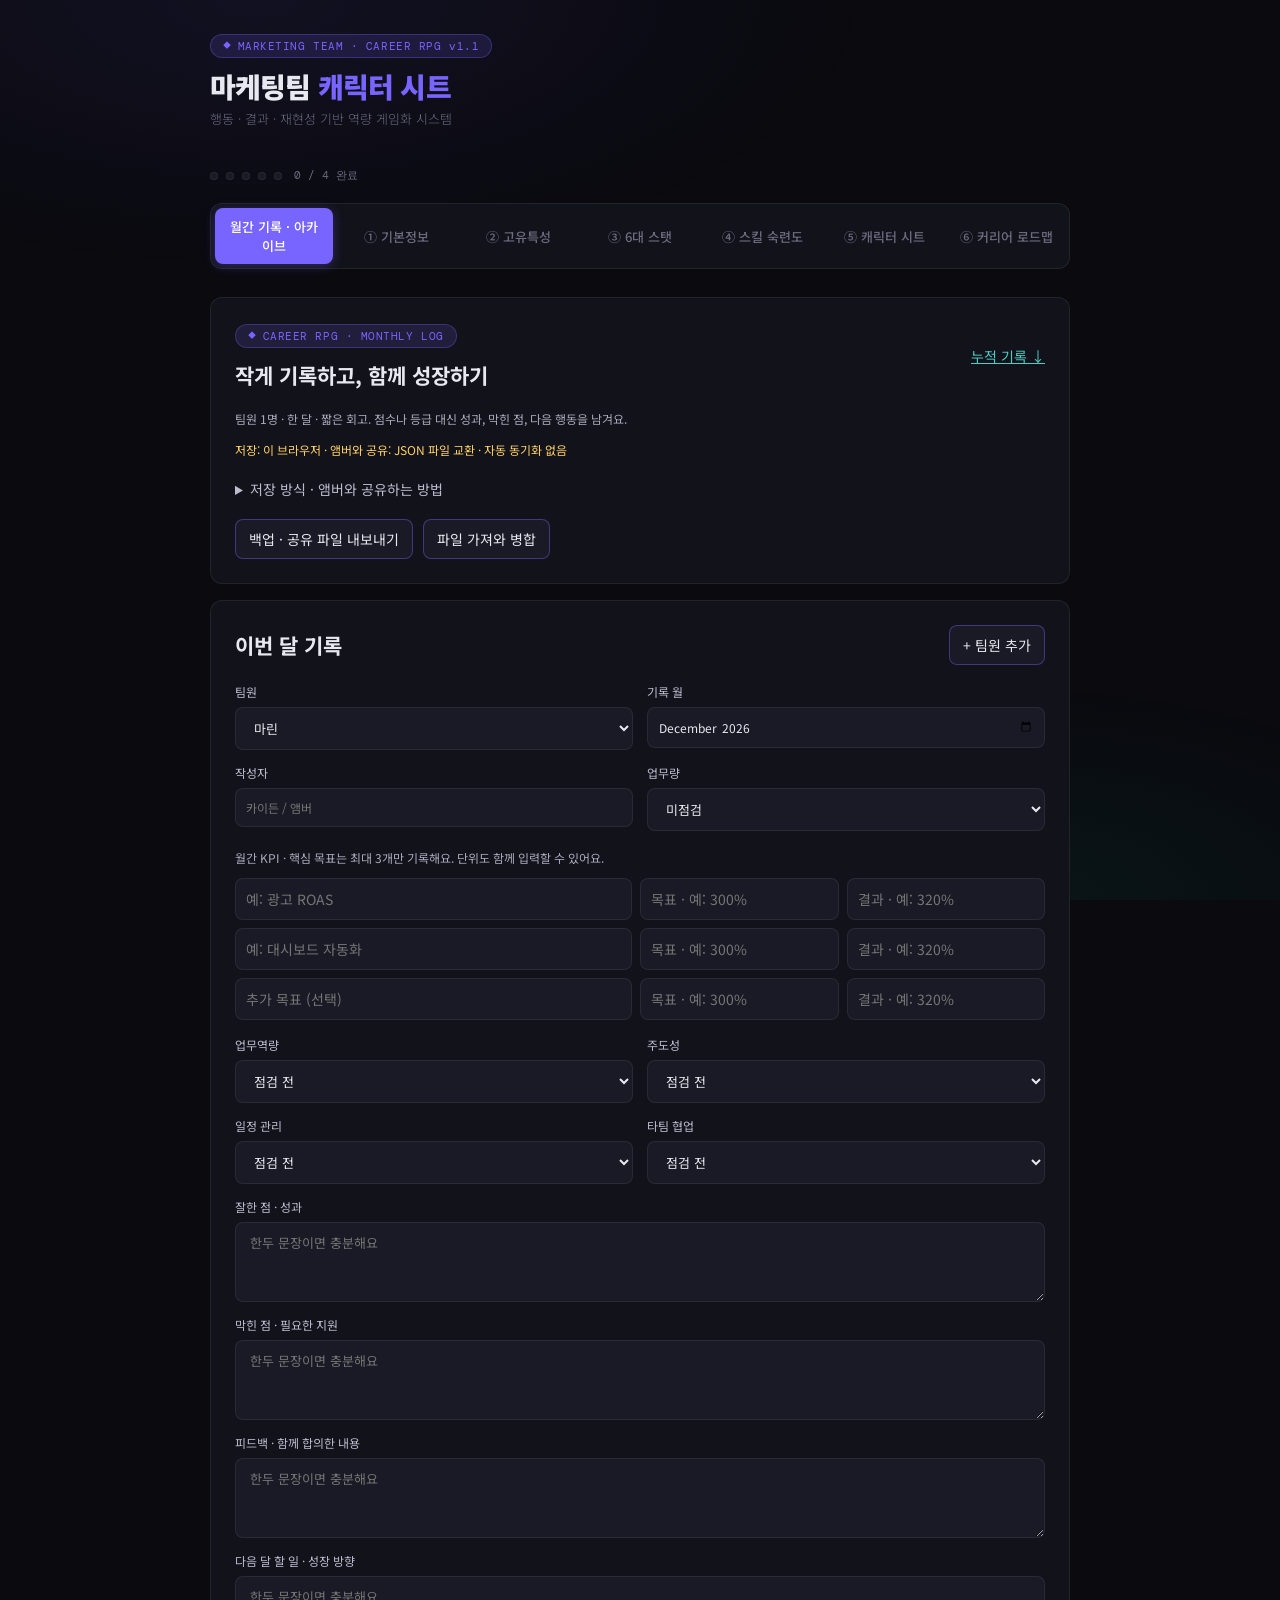
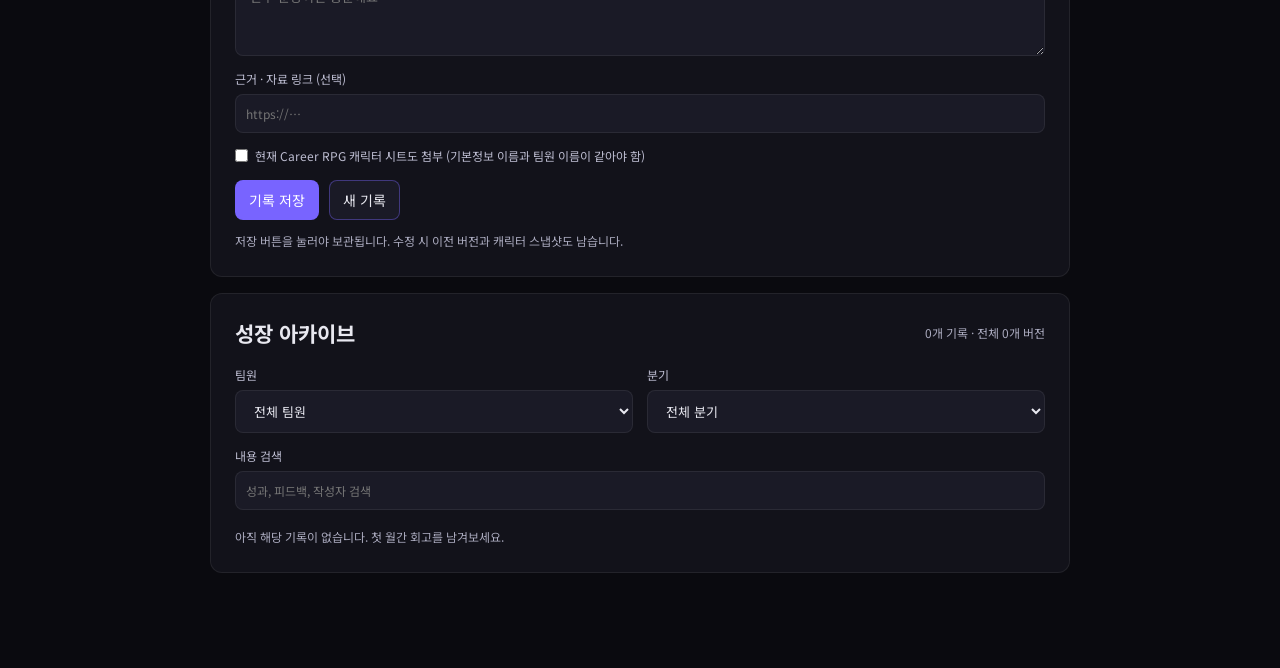
==== commit bef0d90a: "Add private local monthly team archive with KPI, feedback and quarterly history" ====
--- a/marketing.html
+++ b/marketing.html
@@ -1132,6 +1132,7 @@
     .level-btn { font-size: 10px; padding: 4px 8px; }
   }
 </style>
+<link rel="stylesheet" href="team-archive.css">
 </head>
 <body>
 <div class="container">
@@ -1139,7 +1140,7 @@
   <!-- 헤더 -->
   <div class="header">
     <div class="header-left">
-      <div class="game-badge">MARKETING TEAM · CAREER RPG v1.0</div>
+      <div class="game-badge">MARKETING TEAM · CAREER RPG v1.1</div>
       <h1>마케팅팀 <span>캐릭터 시트</span></h1>
       <p class="subtitle">행동 · 결과 · 재현성 기반 역량 게임화 시스템</p>
     </div>
@@ -1157,7 +1158,8 @@
 
   <!-- 탭 -->
   <div class="tabs">
-    <button class="tab-btn active" onclick="switchTab('basic')">① 기본정보</button>
+    <button class="tab-btn active" onclick="switchTab('archive')">월간 기록 · 아카이브</button>
+    <button class="tab-btn" onclick="switchTab('basic')">① 기본정보</button>
     <button class="tab-btn" onclick="switchTab('passive')">② 고유특성</button>
     <button class="tab-btn" onclick="switchTab('stats')">③ 6대 스탯</button>
     <button class="tab-btn" onclick="switchTab('skills')">④ 스킬 숙련도</button>
@@ -1166,7 +1168,7 @@
   </div>
 
   <!-- ① 기본 정보 -->
-  <div class="tab-panel active" id="tab-basic">
+  <div class="tab-panel" id="tab-basic">
     <div class="card">
       <div class="card-title">플레이어 기본 정보</div>
       <div class="player-info">
@@ -1727,15 +1729,15 @@
         </div>
         <div class="evidence-row">
           <span class="evidence-tag">행동</span>
-          <textarea placeholder="${s.ex.action}" rows="2" onchange="setEvidence('${s.key}','action',this.value)">${statEvidence[s.key].action}</textarea>
+          <textarea placeholder="${s.ex.action}" rows="2" onchange="setEvidence('${s.key}','action',this.value)">${escapeSheetText(statEvidence[s.key].action)}</textarea>
         </div>
         <div class="evidence-row">
           <span class="evidence-tag">결과</span>
-          <textarea placeholder="${s.ex.result}" rows="2" onchange="setEvidence('${s.key}','result',this.value)">${statEvidence[s.key].result}</textarea>
+          <textarea placeholder="${s.ex.result}" rows="2" onchange="setEvidence('${s.key}','result',this.value)">${escapeSheetText(statEvidence[s.key].result)}</textarea>
         </div>
         <div class="evidence-row">
           <span class="evidence-tag">재현성</span>
-          <textarea placeholder="${s.ex.repeat}" rows="2" onchange="setEvidence('${s.key}','repeat',this.value)">${statEvidence[s.key].repeat}</textarea>
+          <textarea placeholder="${s.ex.repeat}" rows="2" onchange="setEvidence('${s.key}','repeat',this.value)">${escapeSheetText(statEvidence[s.key].repeat)}</textarea>
         </div>
       </div>
     </div>
@@ -1822,7 +1824,7 @@
   document.querySelectorAll('.tab-panel').forEach(p => p.classList.remove('active'));
   document.querySelectorAll('.tab-btn').forEach(b => b.classList.remove('active'));
   document.getElementById('tab-' + name).classList.add('active');
-  const idx = ['basic','passive','stats','skills','sheet','roadmap'].indexOf(name);
+  const idx = ['archive','basic','passive','stats','skills','sheet','roadmap'].indexOf(name);
   document.querySelectorAll('.tab-btn')[idx].classList.add('active');
 }
 
@@ -1879,12 +1881,15 @@
 }
 
 // ── 캐릭터 시트 생성 ──
+function escapeSheetText(value) {
+  return String(value ?? '').replace(/[&<>"']/g, c => ({'&':'&amp;','<':'&lt;','>':'&gt;','"':'&quot;',"'":'&#39;'}[c]));
+}
 function generateSheet() {
-  const name = document.getElementById('playerName').value || '이름 미입력';
-  const role = document.getElementById('playerRole').value || '-';
-  const year = document.getElementById('playerYear').value || '-';
-  const team = document.getElementById('playerTeam').value || '상품팀';
-  const job = document.getElementById('playerJob').value || '-';
+  const name = escapeSheetText(document.getElementById('playerName').value) || '이름 미입력';
+  const role = escapeSheetText(document.getElementById('playerRole').value) || '-';
+  const year = escapeSheetText(document.getElementById('playerYear').value) || '-';
+  const team = escapeSheetText(document.getElementById('playerTeam').value) || '마케팅팀';
+  const job = escapeSheetText(document.getElementById('playerJob').value) || '-';
 
   const passiveData = PASSIVES.filter(p => selectedPassives.includes(p.id));
 
@@ -1968,9 +1973,9 @@
                 ${STATS.filter(s=>statEvidence[s.key].action||statEvidence[s.key].result).map(s=>`
                   <div style="padding:10px 12px;background:var(--bg3);border-radius:8px;border-left:3px solid var(--${s.key.toLowerCase()},#7864ff)">
                     <div style="font-size:11px;font-family:'DM Mono',monospace;color:var(--text-muted);margin-bottom:6px">${s.key} · ${s.name}</div>
-                    ${statEvidence[s.key].action?`<div style="font-size:12px;margin-bottom:3px"><span style="color:var(--accent);font-size:10px;font-family:'DM Mono',monospace;">행동</span> ${statEvidence[s.key].action}</div>`:''}
-                    ${statEvidence[s.key].result?`<div style="font-size:12px;margin-bottom:3px"><span style="color:var(--accent4);font-size:10px;font-family:'DM Mono',monospace;">결과</span> ${statEvidence[s.key].result}</div>`:''}
-                    ${statEvidence[s.key].repeat?`<div style="font-size:12px"><span style="color:var(--accent3);font-size:10px;font-family:'DM Mono',monospace;">재현</span> ${statEvidence[s.key].repeat}</div>`:''}
+                    ${statEvidence[s.key].action?`<div style="font-size:12px;margin-bottom:3px"><span style="color:var(--accent);font-size:10px;font-family:'DM Mono',monospace;">행동</span> ${escapeSheetText(statEvidence[s.key].action)}</div>`:''}
+                    ${statEvidence[s.key].result?`<div style="font-size:12px;margin-bottom:3px"><span style="color:var(--accent4);font-size:10px;font-family:'DM Mono',monospace;">결과</span> ${escapeSheetText(statEvidence[s.key].result)}</div>`:''}
+                    ${statEvidence[s.key].repeat?`<div style="font-size:12px"><span style="color:var(--accent3);font-size:10px;font-family:'DM Mono',monospace;">재현</span> ${escapeSheetText(statEvidence[s.key].repeat)}</div>`:''}
                   </div>
                 `).join('')}
               </div>
@@ -2103,5 +2108,7 @@
 init();
 document.getElementById('playerName').addEventListener('input', updateProgress);
 </script>
+<script src="team-archive.js"></script>
 </body>
 </html>
+
--- a/team-archive.css
+++ b/team-archive.css
@@ -0,0 +1 @@
+.tabs{flex-wrap:wrap}.tabs .tab-btn{flex:1 0 105px}.archive-head,.archive-actions{display:flex;gap:10px;align-items:center;flex-wrap:wrap}.archive-head{justify-content:space-between;margin-bottom:18px}.archive-head h2{font-size:21px}.archive-note{font-size:12px;line-height:1.8;color:#aaaabe}.archive-grid{display:grid;grid-template-columns:1fr 1fr;gap:14px;margin:16px 0}.archive-field{display:flex;flex-direction:column;gap:7px;font-size:12px;color:#bcbcd0}.archive-wide{grid-column:1/-1}#tab-archive button{border:1px solid var(--border-active);border-radius:8px;padding:9px 13px;background:var(--bg3);color:var(--text);cursor:pointer;font:inherit}#tab-archive button.primary{background:var(--accent);color:white}#tab-archive input{width:100%;padding:10px;border-radius:8px;border:1px solid var(--border);background:var(--bg3);color:var(--text);font:inherit}#tab-archive .kpi-row{display:grid;grid-template-columns:2fr 1fr 1fr;gap:8px;margin-bottom:8px}.archive-entry{padding:18px 0;border-top:1px solid var(--border)}.archive-entry h3{font-size:15px;margin-bottom:10px}.archive-entry p{white-space:pre-wrap;overflow-wrap:anywhere;font-size:13px;line-height:1.8;margin:6px 0}.archive-tag{display:inline-block;color:var(--accent4);font-size:12px;margin:4px 8px 4px 0}.archive-quarter{margin:22px 0 10px;color:var(--accent3);font-size:16px}#archive-status{position:sticky;bottom:12px;background:var(--bg3);border:1px solid var(--border-active);border-radius:8px;padding:12px;z-index:4;line-height:1.6}#archive-status:empty{display:none}.archive-revision{border-left:2px solid var(--accent);padding:0 12px;margin:12px 0}#tab-archive summary{cursor:pointer;color:#bcbcd0;padding:8px 0}@media(max-width:600px){.archive-grid{grid-template-columns:1fr}.archive-wide{grid-column:auto}#tab-archive .kpi-row{grid-template-columns:1fr 1fr}#tab-archive .kpi-row input:first-child{grid-column:1/-1}.card{padding:18px}}
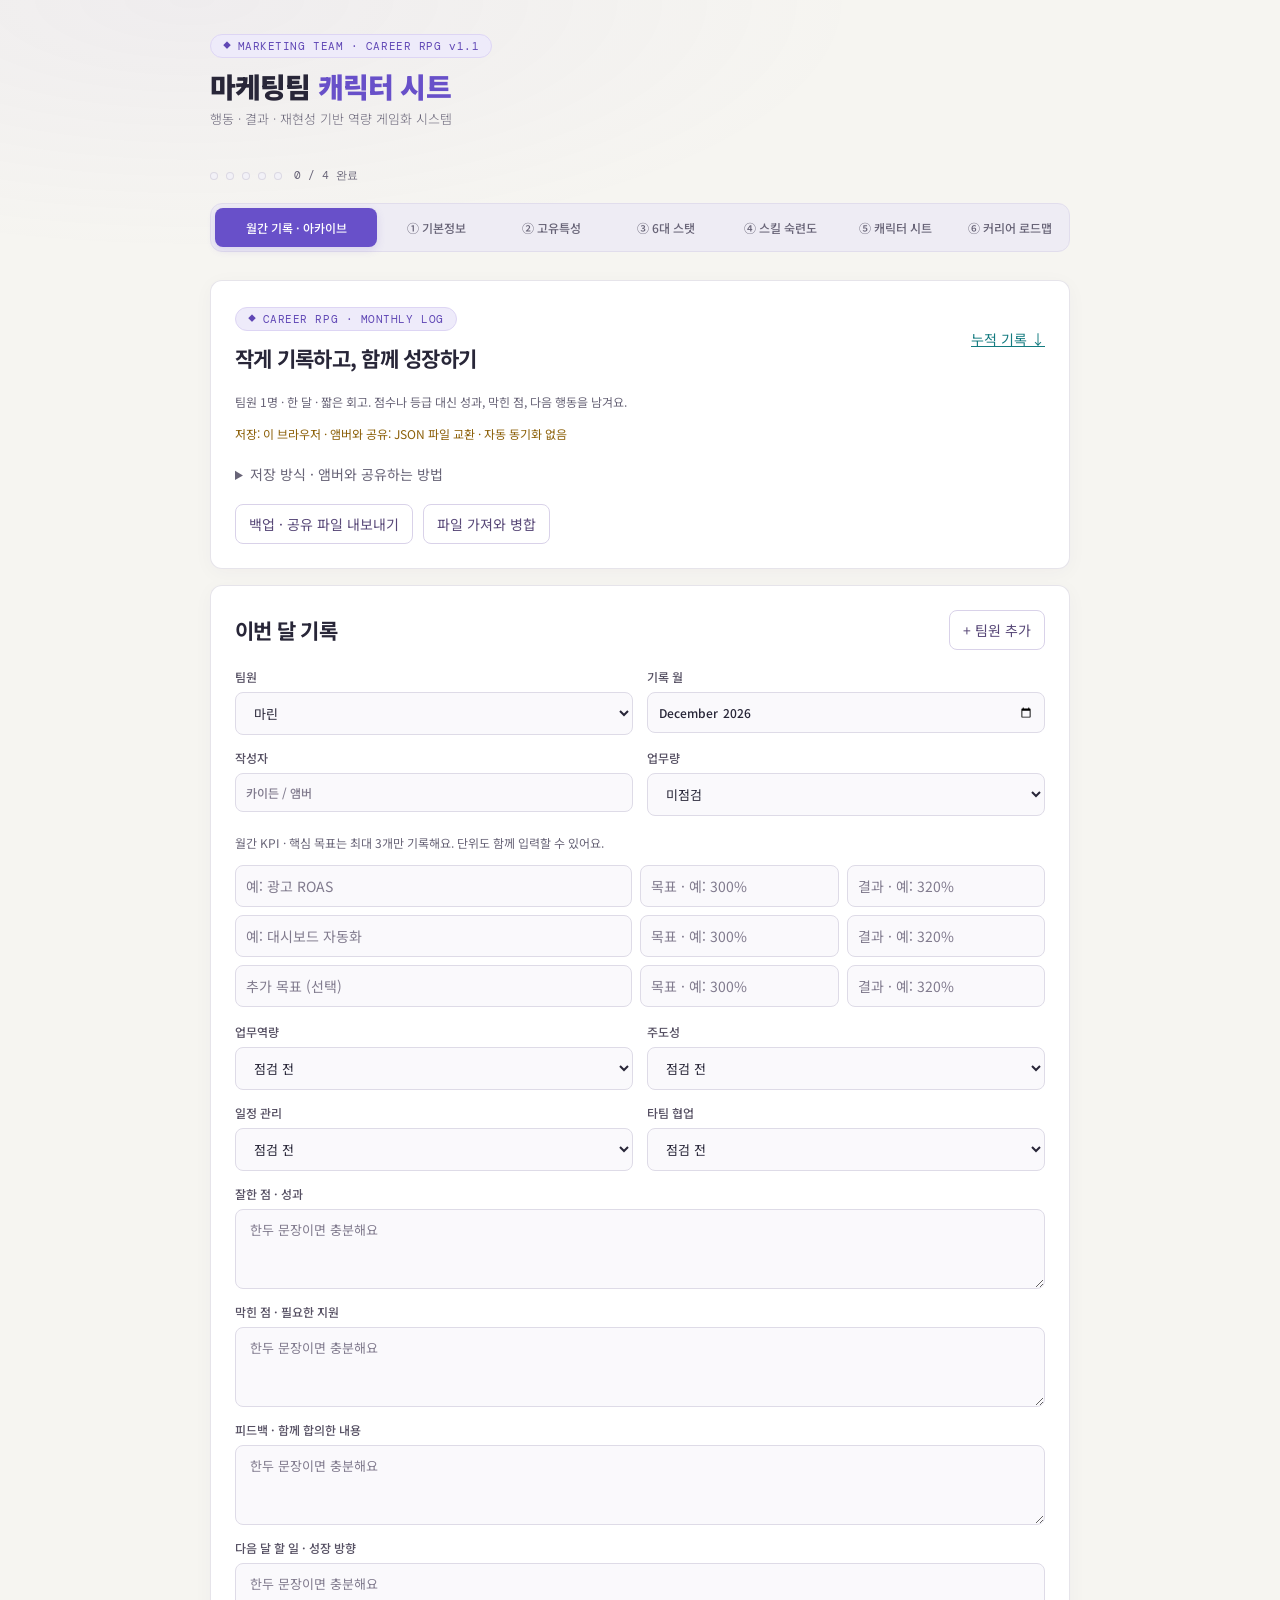
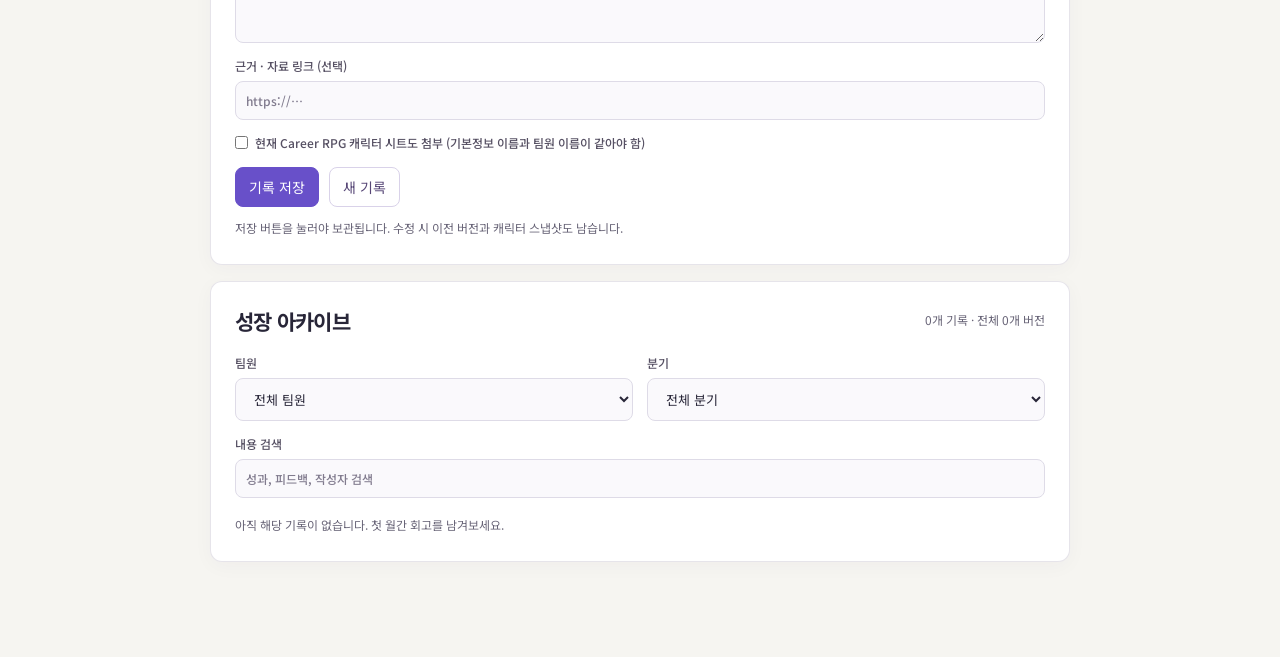
==== commit b98c87ab: "Refresh marketing workspace with a warm light theme and readable RPG colors" ====
--- a/marketing.html
+++ b/marketing.html
@@ -7,31 +7,31 @@
 <link href="https://fonts.googleapis.com/css2?family=Noto+Sans+KR:wght@300;400;500;700;900&family=DM+Mono:wght@400;500&display=swap" rel="stylesheet">
 <style>
   :root {
-    --bg: #0a0a0f;
-    --bg2: #12121a;
-    --bg3: #1a1a26;
-    --border: rgba(255,255,255,0.07);
+    --bg: #f6f5f1;
+    --bg2: #ffffff;
+    --bg3: #f2f1f7;
+    --border: rgba(66,52,92,0.07);
     --border-active: rgba(120,100,255,0.4);
-    --text: #e8e8f0;
-    --text-muted: #6b6b80;
-    --text-dim: #3a3a50;
-    --accent: #7864ff;
-    --accent2: #ff6b6b;
-    --accent3: #ffd166;
-    --accent4: #06d6a0;
-    --accent5: #4ecdc4;
-    --str: #ff6b6b;
-    --agi: #4ecdc4;
-    --sen: #ffd166;
-    --int: #7864ff;
-    --cha: #ff9f43;
-    --sta: #06d6a0;
-    --lv0: #3a3a50;
+    --text: #282638;
+    --text-muted: #686477;
+    --text-dim: #736d83;
+    --accent: #6850c9;
+    --accent2: #bd4151;
+    --accent3: #8c6009;
+    --accent4: #087d63;
+    --accent5: #147b80;
+    --str: #bd4151;
+    --agi: #147b80;
+    --sen: #8c6009;
+    --int: #6850c9;
+    --cha: #a65d16;
+    --sta: #087d63;
+    --lv0: #736d83;
     --lv1: #4a6fa5;
-    --lv2: #2ecc71;
-    --lv3: #f39c12;
-    --lv4: #e74c3c;
-    --lv5: #9b59b6;
+    --lv2: #187749;
+    --lv3: #976009;
+    --lv4: #b93f36;
+    --lv5: #8143a0;
     --radius: 12px;
     --radius-sm: 8px;
   }
@@ -165,7 +165,7 @@
     transition: border-color 0.2s;
   }
 
-  .card:hover { border-color: rgba(255,255,255,0.12); }
+  .card:hover { border-color: rgba(66,52,92,0.12); }
 
   .card-title {
     font-size: 11px;
@@ -253,8 +253,8 @@
   }
 
   .passive-item:hover {
-    border-color: rgba(255,255,255,0.15);
-    background: rgba(255,255,255,0.04);
+    border-color: rgba(66,52,92,0.15);
+    background: rgba(66,52,92,0.04);
   }
 
   .passive-item.selected {
@@ -308,7 +308,7 @@
   .passive-name small {
     display: block;
     font-size: 12px;
-    color: rgba(200, 200, 220, 0.75);
+    color: var(--text-muted);
     font-weight: 400;
     margin-top: 4px;
     line-height: 1.5;
@@ -459,7 +459,7 @@
     transition: border-color 0.2s;
   }
 
-  .skill-item:hover { border-color: rgba(255,255,255,0.12); }
+  .skill-item:hover { border-color: rgba(66,52,92,0.12); }
 
   .skill-header {
     display: flex;
@@ -502,10 +502,10 @@
     white-space: nowrap;
   }
 
-  .level-btn:hover { border-color: rgba(255,255,255,0.2); color: var(--text); }
+  .level-btn:hover { border-color: rgba(66,52,92,0.2); color: var(--text); }
 
   .level-btn.lv0.active { background: rgba(58,58,80,0.8); border-color: var(--lv0); color: #aaa; }
-  .level-btn.lv1.active { background: rgba(74,111,165,0.3); border-color: var(--lv1); color: #6fa3d8; }
+  .level-btn.lv1.active { background: rgba(74,111,165,0.3); border-color: var(--lv1); color: #355f8d; }
   .level-btn.lv2.active { background: rgba(46,204,113,0.2); border-color: var(--lv2); color: var(--lv2); }
   .level-btn.lv3.active { background: rgba(243,156,18,0.2); border-color: var(--lv3); color: var(--lv3); }
   .level-btn.lv4.active { background: rgba(231,76,60,0.2); border-color: var(--lv4); color: var(--lv4); }
@@ -528,12 +528,12 @@
     gap: 8px;
     padding: 8px;
     border-radius: 6px;
-    background: rgba(255,255,255,0.02);
+    background: rgba(66,52,92,0.02);
     cursor: pointer;
     transition: background 0.15s;
   }
 
-  .level-def:hover { background: rgba(255,255,255,0.05); }
+  .level-def:hover { background: rgba(66,52,92,0.05); }
 
   .level-dot {
     width: 8px;
@@ -769,7 +769,7 @@
   }
 
   .lv-pill-0 { background: rgba(58,58,80,0.8); color: #888; }
-  .lv-pill-1 { background: rgba(74,111,165,0.3); color: #6fa3d8; }
+  .lv-pill-1 { background: rgba(74,111,165,0.3); color: #355f8d; }
   .lv-pill-2 { background: rgba(46,204,113,0.2); color: var(--lv2); }
   .lv-pill-3 { background: rgba(243,156,18,0.2); color: var(--lv3); }
   .lv-pill-4 { background: rgba(231,76,60,0.2); color: var(--lv4); }
@@ -816,8 +816,8 @@
   }
 
   .btn-secondary:hover {
-    border-color: rgba(255,255,255,0.2);
-    background: rgba(255,255,255,0.06);
+    border-color: rgba(66,52,92,0.2);
+    background: rgba(66,52,92,0.06);
   }
 
   .btn-row {
@@ -866,7 +866,7 @@
     transition: border-color 0.2s;
   }
 
-  .road-stage:hover { border-color: rgba(255,255,255,0.12); }
+  .road-stage:hover { border-color: rgba(66,52,92,0.12); }
 
   .road-stage-header {
     display: flex;
@@ -915,7 +915,7 @@
 
   .road-stage-sub {
     font-size: 12px;
-    color: rgba(200,200,220,0.7);
+    color: var(--text-muted);
     font-weight: 400;
     margin-top: 3px;
     line-height: 1.5;
@@ -952,7 +952,7 @@
   .road-metaphor {
     font-size: 12px;
     font-style: italic;
-    color: rgba(200,200,220,0.65);
+    color: var(--text-muted);
     padding: 12px 14px;
     border-left: 3px solid rgba(120,100,255,0.4);
     background: rgba(120,100,255,0.05);
@@ -969,7 +969,7 @@
   }
 
   .road-col {
-    background: rgba(255,255,255,0.03);
+    background: rgba(66,52,92,0.03);
     border: 1px solid var(--border);
     border-radius: var(--radius-sm);
     padding: 12px;
@@ -986,7 +986,7 @@
 
   .road-col-body {
     font-size: 12px;
-    color: rgba(200,200,220,0.8);
+    color: var(--text-muted);
     line-height: 1.6;
   }
 
@@ -1002,7 +1002,7 @@
     border-radius: 20px;
     border: 1px solid var(--border);
     color: var(--text-muted);
-    background: rgba(255,255,255,0.03);
+    background: rgba(66,52,92,0.03);
   }
 
   .road-skill-tag.unlock {
@@ -1036,7 +1036,7 @@
 
   .road-quest-text {
     font-size: 12px;
-    color: rgba(200,200,220,0.85);
+    color: var(--text-muted);
     line-height: 1.6;
   }
 
@@ -1052,7 +1052,7 @@
     gap: 10px;
     cursor: pointer;
     font-size: 12px;
-    color: rgba(200,200,220,0.75);
+    color: var(--text-muted);
     line-height: 1.5;
     padding: 6px 10px;
     border-radius: 6px;
@@ -1060,7 +1060,7 @@
     transition: all 0.15s;
   }
 
-  .road-check-row:hover { background: rgba(255,255,255,0.03); border-color: var(--border); }
+  .road-check-row:hover { background: rgba(66,52,92,0.03); border-color: var(--border); }
 
   .road-check-row input[type="checkbox"] {
     width: 15px;
@@ -1374,11 +1374,11 @@
           <div style="background:rgba(6,214,160,0.05);border:1px solid rgba(6,214,160,0.15);border-radius:var(--radius-sm);padding:14px;margin-bottom:14px;">
             <div style="font-size:10px;font-family:'DM Mono',monospace;color:var(--accent4);margin-bottom:10px;letter-spacing:0.06em">STAGE 1 → 2 핵심 전환점</div>
             <div style="display:grid;grid-template-columns:1fr 1fr;gap:10px">
-              <div style="font-size:12px;color:rgba(200,200,220,0.7)">
+              <div style="font-size:12px;color:var(--text-muted)">
                 <div style="color:var(--text-muted);font-size:10px;margin-bottom:4px">Stage 1에서 하던 것</div>
                 "ROAS·CTR 높이기"<br>"소재 테스트·최적화"<br>"매체별 예산 집행"
               </div>
-              <div style="font-size:12px;color:rgba(200,200,220,0.85)">
+              <div style="font-size:12px;color:var(--text-muted)">
                 <div style="color:var(--accent4);font-size:10px;margin-bottom:4px">Stage 2에서 추가되는 것</div>
                 "이 캠페인이 실제로 이익을 냈는가?"<br>"고객이 재구매하는 구조를 만들었는가?"<br>"전체 퍼널의 병목이 어디인가?"
               </div>
@@ -1453,13 +1453,13 @@
           <div style="background:rgba(255,209,102,0.05);border:1px solid rgba(255,209,102,0.15);border-radius:var(--radius-sm);padding:14px;margin-bottom:14px;">
             <div style="font-size:10px;font-family:'DM Mono',monospace;color:var(--accent3);margin-bottom:10px;letter-spacing:0.06em">BRAND BUILDER가 반드시 답해야 할 3가지 질문</div>
             <div style="display:flex;flex-direction:column;gap:8px">
-              <div style="font-size:12px;color:rgba(200,200,220,0.85);padding:8px 12px;background:rgba(255,255,255,0.03);border-radius:6px">
+              <div style="font-size:12px;color:var(--text-muted);padding:8px 12px;background:rgba(66,52,92,0.03);border-radius:6px">
                 <span style="color:var(--accent3);font-family:'DM Mono',monospace;font-size:11px">WHY —</span> 광고를 끊어도 고객이 이 브랜드를 찾을 이유가 있는가?
               </div>
-              <div style="font-size:12px;color:rgba(200,200,220,0.85);padding:8px 12px;background:rgba(255,255,255,0.03);border-radius:6px">
+              <div style="font-size:12px;color:var(--text-muted);padding:8px 12px;background:rgba(66,52,92,0.03);border-radius:6px">
                 <span style="color:var(--accent3);font-family:'DM Mono',monospace;font-size:11px">WHO —</span> 우리 브랜드의 가장 열성적인 팬 100명은 누구이고, 무엇에 열광하는가?
               </div>
-              <div style="font-size:12px;color:rgba(200,200,220,0.85);padding:8px 12px;background:rgba(255,255,255,0.03);border-radius:6px">
+              <div style="font-size:12px;color:var(--text-muted);padding:8px 12px;background:rgba(66,52,92,0.03);border-radius:6px">
                 <span style="color:var(--accent3);font-family:'DM Mono',monospace;font-size:11px">HOW —</span> 광고비 0원으로 다음 달 매출의 20%를 만들 수 있는가?
               </div>
             </div>
@@ -1709,19 +1709,19 @@
           ${Array.from({length:10},(_,i)=>`
             <div class="stat-seg" id="seg-${s.key}-${i+1}"
               onclick="setStat('${s.key}',${i+1})"
-              style="background:${i < statValues[s.key] ? `var(--${s.key.toLowerCase()},#7864ff)` : 'var(--bg3)'}"
+              style="background:${i < statValues[s.key] ? `var(--${s.key.toLowerCase()},#6850c9)` : 'var(--bg3)'}"
             ></div>
           `).join('')}
         </div>
         <div class="stat-value stat-color-${s.key}" id="val-${s.key}">${statValues[s.key]}</div>
       </div>
-      <div style="padding:0 0 10px 96px;font-size:12px;color:rgba(200,200,220,0.75);font-weight:400;line-height:1.6">${s.fullDesc}</div>
+      <div style="padding:0 0 10px 96px;font-size:12px;color:var(--text-muted);font-weight:400;line-height:1.6">${s.fullDesc}</div>
       <div class="evidence-box ${statValues[s.key]>0?'open':''}" id="ev-${s.key}">
         <div style="display:flex;align-items:center;justify-content:space-between;margin-bottom:10px;gap:8px;flex-wrap:wrap">
           <div style="font-size:11px;color:var(--text-muted);font-family:'DM Mono',monospace;">${s.key} · ${s.name} — 증거 입력 (행동-결과-재현성)</div>
           <button onclick="toggleEasyEx('${s.key}')" id="easy-btn-${s.key}" style="font-size:10px;padding:3px 10px;border-radius:20px;border:1px solid rgba(120,100,255,0.3);background:rgba(120,100,255,0.08);color:var(--accent);cursor:pointer;font-family:'Noto Sans KR',sans-serif;white-space:nowrap">💡 쉬운 예시 보기</button>
         </div>
-        <div id="easy-ex-${s.key}" style="display:none;background:rgba(120,100,255,0.06);border:1px solid rgba(120,100,255,0.15);border-radius:8px;padding:12px;margin-bottom:12px;font-size:12px;line-height:1.7;color:rgba(200,200,220,0.85)">
+        <div id="easy-ex-${s.key}" style="display:none;background:rgba(120,100,255,0.06);border:1px solid rgba(120,100,255,0.15);border-radius:8px;padding:12px;margin-bottom:12px;font-size:12px;line-height:1.7;color:var(--text-muted)">
           <div style="font-size:10px;font-family:'DM Mono',monospace;color:var(--accent);margin-bottom:8px">💡 이런 식으로 써도 돼요 (저연차 예시)</div>
           <div style="margin-bottom:6px"><span style="color:var(--accent);font-size:10px;font-family:'DM Mono',monospace">행동</span> ${s.exEasy.action}</div>
           <div style="margin-bottom:6px"><span style="color:var(--accent4);font-size:10px;font-family:'DM Mono',monospace">결과</span> ${s.exEasy.result}</div>
@@ -1758,7 +1758,7 @@
   for (let i = 1; i <= 10; i++) {
     const seg = document.getElementById(`seg-${key}-${i}`);
     if (seg) {
-      const colors = {STR:'#ff6b6b',AGI:'#4ecdc4',SEN:'#ffd166',INT:'#7864ff',CHA:'#ff9f43',STA:'#06d6a0'};
+      const colors = {STR:'#bd4151',AGI:'#147b80',SEN:'#8c6009',INT:'#6850c9',CHA:'#a65d16',STA:'#087d63'};
       seg.style.background = i <= val ? colors[key] : 'var(--bg3)';
     }
   }
@@ -1774,7 +1774,7 @@
 
 function renderSkills() {
   const list = document.getElementById('skillList');
-  const lvColors = ['#3a3a50','#4a6fa5','#2ecc71','#f39c12','#e74c3c','#9b59b6'];
+  const lvColors = ['#736d83','#4a6fa5','#187749','#976009','#b93f36','#8143a0'];
   list.innerHTML = SKILLS.map(s => {
     const cur = skillLevels[s.id] ?? -1;
     return `
@@ -1793,7 +1793,7 @@
         `).join('')}
       </div>
       ${cur >= 0 ? `
-      <div style="margin-top:10px;padding:10px 14px;background:rgba(255,255,255,0.03);border-left:3px solid ${lvColors[cur]};border-radius:0 6px 6px 0;font-size:12px;color:rgba(200,200,220,0.85);line-height:1.6">
+      <div style="margin-top:10px;padding:10px 14px;background:rgba(66,52,92,0.03);border-left:3px solid ${lvColors[cur]};border-radius:0 6px 6px 0;font-size:12px;color:var(--text-muted);line-height:1.6">
         <span style="font-size:10px;font-family:'DM Mono',monospace;color:${lvColors[cur]};margin-right:8px">Lv.${cur} 기준</span>${s.levels[cur]}
       </div>` : ''}
     </div>
@@ -1807,14 +1807,14 @@
   btn.classList.add('active');
   // 레벨 기준 텍스트 업데이트
   const skill = SKILLS.find(s => s.id === id);
-  const lvColors = ['#3a3a50','#4a6fa5','#2ecc71','#f39c12','#e74c3c','#9b59b6'];
+  const lvColors = ['#736d83','#4a6fa5','#187749','#976009','#b93f36','#8143a0'];
   let lvBox = parent.querySelector('.lv-criteria-box');
   if (!lvBox) {
     lvBox = document.createElement('div');
     lvBox.className = 'lv-criteria-box';
     parent.appendChild(lvBox);
   }
-  lvBox.style.cssText = `margin-top:10px;padding:10px 14px;background:rgba(255,255,255,0.03);border-left:3px solid ${lvColors[lv]};border-radius:0 6px 6px 0;font-size:12px;color:rgba(200,200,220,0.85);line-height:1.6`;
+  lvBox.style.cssText = `margin-top:10px;padding:10px 14px;background:rgba(66,52,92,0.03);border-left:3px solid ${lvColors[lv]};border-radius:0 6px 6px 0;font-size:12px;color:var(--text-muted);line-height:1.6`;
   lvBox.innerHTML = `<span style="font-size:10px;font-family:'DM Mono',monospace;color:${lvColors[lv]};margin-right:8px">Lv.${lv} 기준</span>${skill?.levels?.[lv] || ''}`;
   updateProgress();
 }
@@ -1971,7 +1971,7 @@
               <!-- 증거 요약 -->
               <div style="margin-top:14px;display:flex;flex-direction:column;gap:8px">
                 ${STATS.filter(s=>statEvidence[s.key].action||statEvidence[s.key].result).map(s=>`
-                  <div style="padding:10px 12px;background:var(--bg3);border-radius:8px;border-left:3px solid var(--${s.key.toLowerCase()},#7864ff)">
+                  <div style="padding:10px 12px;background:var(--bg3);border-radius:8px;border-left:3px solid var(--${s.key.toLowerCase()},#6850c9)">
                     <div style="font-size:11px;font-family:'DM Mono',monospace;color:var(--text-muted);margin-bottom:6px">${s.key} · ${s.name}</div>
                     ${statEvidence[s.key].action?`<div style="font-size:12px;margin-bottom:3px"><span style="color:var(--accent);font-size:10px;font-family:'DM Mono',monospace;">행동</span> ${escapeSheetText(statEvidence[s.key].action)}</div>`:''}
                     ${statEvidence[s.key].result?`<div style="font-size:12px;margin-bottom:3px"><span style="color:var(--accent4);font-size:10px;font-family:'DM Mono',monospace;">결과</span> ${escapeSheetText(statEvidence[s.key].result)}</div>`:''}
@@ -2063,17 +2063,17 @@
   const vals = keys.map(k => statValues[k] / 10);
   const cx = 95, cy = 95, r = 72;
   const angles = keys.map((_, i) => (Math.PI * 2 * i / 6) - Math.PI / 2);
-  const colors = {STR:'#ff6b6b',AGI:'#4ecdc4',SEN:'#ffd166',INT:'#7864ff',CHA:'#ff9f43',STA:'#06d6a0'};
+  const colors = {STR:'#bd4151',AGI:'#147b80',SEN:'#8c6009',INT:'#6850c9',CHA:'#a65d16',STA:'#087d63'};
 
   // 배경 육각형 (5단계)
   const bgHexes = [1, 0.8, 0.6, 0.4, 0.2].map(scale => {
     const pts = angles.map(a => `${cx + r * scale * Math.cos(a)},${cy + r * scale * Math.sin(a)}`).join(' ');
-    return `<polygon points="${pts}" fill="none" stroke="rgba(255,255,255,0.06)" stroke-width="0.5"/>`;
+    return `<polygon points="${pts}" fill="none" stroke="rgba(66,52,92,0.06)" stroke-width="0.5"/>`;
   }).join('');
 
   // 축선
   const axes = angles.map(a =>
-    `<line x1="${cx}" y1="${cy}" x2="${cx + r * Math.cos(a)}" y2="${cy + r * Math.sin(a)}" stroke="rgba(255,255,255,0.06)" stroke-width="0.5"/>`
+    `<line x1="${cx}" y1="${cy}" x2="${cx + r * Math.cos(a)}" y2="${cy + r * Math.sin(a)}" stroke="rgba(66,52,92,0.06)" stroke-width="0.5"/>`
   ).join('');
 
   // 데이터 폴리곤
@@ -2094,7 +2094,7 @@
     <svg width="190" height="190" viewBox="0 0 190 190">
       ${bgHexes}
       ${axes}
-      <polygon points="${dataPts}" fill="rgba(120,100,255,0.15)" stroke="#7864ff" stroke-width="1.5"/>
+      <polygon points="${dataPts}" fill="rgba(120,100,255,0.15)" stroke="#6850c9" stroke-width="1.5"/>
       ${vals.map((v,i) => {
         const a = angles[i];
         return `<circle cx="${cx + r * v * Math.cos(a)}" cy="${cy + r * v * Math.sin(a)}" r="3" fill="${colors[keys[i]]}"/>`;
--- a/team-archive.css
+++ b/team-archive.css
@@ -1 +1,25 @@
-.tabs{flex-wrap:wrap}.tabs .tab-btn{flex:1 0 105px}.archive-head,.archive-actions{display:flex;gap:10px;align-items:center;flex-wrap:wrap}.archive-head{justify-content:space-between;margin-bottom:18px}.archive-head h2{font-size:21px}.archive-note{font-size:12px;line-height:1.8;color:#aaaabe}.archive-grid{display:grid;grid-template-columns:1fr 1fr;gap:14px;margin:16px 0}.archive-field{display:flex;flex-direction:column;gap:7px;font-size:12px;color:#bcbcd0}.archive-wide{grid-column:1/-1}#tab-archive button{border:1px solid var(--border-active);border-radius:8px;padding:9px 13px;background:var(--bg3);color:var(--text);cursor:pointer;font:inherit}#tab-archive button.primary{background:var(--accent);color:white}#tab-archive input{width:100%;padding:10px;border-radius:8px;border:1px solid var(--border);background:var(--bg3);color:var(--text);font:inherit}#tab-archive .kpi-row{display:grid;grid-template-columns:2fr 1fr 1fr;gap:8px;margin-bottom:8px}.archive-entry{padding:18px 0;border-top:1px solid var(--border)}.archive-entry h3{font-size:15px;margin-bottom:10px}.archive-entry p{white-space:pre-wrap;overflow-wrap:anywhere;font-size:13px;line-height:1.8;margin:6px 0}.archive-tag{display:inline-block;color:var(--accent4);font-size:12px;margin:4px 8px 4px 0}.archive-quarter{margin:22px 0 10px;color:var(--accent3);font-size:16px}#archive-status{position:sticky;bottom:12px;background:var(--bg3);border:1px solid var(--border-active);border-radius:8px;padding:12px;z-index:4;line-height:1.6}#archive-status:empty{display:none}.archive-revision{border-left:2px solid var(--accent);padding:0 12px;margin:12px 0}#tab-archive summary{cursor:pointer;color:#bcbcd0;padding:8px 0}@media(max-width:600px){.archive-grid{grid-template-columns:1fr}.archive-wide{grid-column:auto}#tab-archive .kpi-row{grid-template-columns:1fr 1fr}#tab-archive .kpi-row input:first-child{grid-column:1/-1}.card{padding:18px}}
+.tabs{flex-wrap:wrap}.tabs .tab-btn{flex:1 0 105px}.archive-head,.archive-actions{display:flex;gap:10px;align-items:center;flex-wrap:wrap}.archive-head{justify-content:space-between;margin-bottom:18px}.archive-head h2{font-size:21px}.archive-note{font-size:12px;line-height:1.8;color:var(--text-muted)}.archive-grid{display:grid;grid-template-columns:1fr 1fr;gap:14px;margin:16px 0}.archive-field{display:flex;flex-direction:column;gap:7px;font-size:12px;color:var(--text-muted)}.archive-wide{grid-column:1/-1}#tab-archive button{border:1px solid var(--border-active);border-radius:8px;padding:9px 13px;background:var(--bg3);color:var(--text);cursor:pointer;font:inherit}#tab-archive button.primary{background:var(--accent);color:white}#tab-archive input{width:100%;padding:10px;border-radius:8px;border:1px solid var(--border);background:var(--bg3);color:var(--text);font:inherit}#tab-archive .kpi-row{display:grid;grid-template-columns:2fr 1fr 1fr;gap:8px;margin-bottom:8px}.archive-entry{padding:18px 0;border-top:1px solid var(--border)}.archive-entry h3{font-size:15px;margin-bottom:10px}.archive-entry p{white-space:pre-wrap;overflow-wrap:anywhere;font-size:13px;line-height:1.8;margin:6px 0}.archive-tag{display:inline-block;color:var(--accent4);font-size:12px;margin:4px 8px 4px 0}.archive-quarter{margin:22px 0 10px;color:var(--accent3);font-size:16px}#archive-status{position:sticky;bottom:12px;background:var(--bg3);border:1px solid var(--border-active);border-radius:8px;padding:12px;z-index:4;line-height:1.6}#archive-status:empty{display:none}.archive-revision{border-left:2px solid var(--accent);padding:0 12px;margin:12px 0}#tab-archive summary{cursor:pointer;color:var(--text-muted);padding:8px 0}@media(max-width:600px){.archive-grid{grid-template-columns:1fr}.archive-wide{grid-column:auto}#tab-archive .kpi-row{grid-template-columns:1fr 1fr}#tab-archive .kpi-row input:first-child{grid-column:1/-1}.card{padding:18px}}
+
+/* Warm light workspace, keeping the Career RPG palette and structure. */
+:root{color-scheme:light;--border:rgba(66,52,92,.13);--border-active:rgba(104,80,201,.5)}
+body::before{background:radial-gradient(ellipse 75% 40% at 15% 0%,rgba(135,111,206,.06),transparent 70%)}
+.card{box-shadow:0 4px 20px rgba(49,40,76,.035)}
+.tabs{background:#eeecf4;border-color:#e1ddec;gap:5px}
+.tabs .tab-btn{padding:11px 9px;font-size:12px;white-space:nowrap}
+.tabs .tab-btn:first-child{flex:1.5 0 155px}
+.tab-btn.active{background:var(--accent);color:#fff;box-shadow:0 3px 9px rgba(104,80,201,.16)}
+.game-badge{background:#eeebfa;border-color:#ddd5f4;color:#6047b5}
+.archive-head h2{letter-spacing:-.035em}.archive-note{line-height:1.9}
+#tab-archive .archive-field{color:#565063;font-weight:500}
+#tab-archive input,#tab-archive select,#tab-archive textarea{background:#faf9fc;border-color:#dedbe7;color:var(--text)}
+#tab-archive input:focus,#tab-archive select:focus,#tab-archive textarea:focus{outline:2px solid #c5b8ed;outline-offset:1px;border-color:var(--accent)}
+#tab-archive button{background:white;border-color:#d9d2e9;color:#574777}
+#tab-archive button:hover{background:#f1edf9;border-color:#ac99d8}
+#tab-archive button.primary{background:var(--accent);border-color:var(--accent);color:#fff}
+#archive-status{background:#f0ebfc;border-color:#c9bce9;color:#493874;box-shadow:0 3px 16px rgba(49,40,76,.08)}
+::placeholder{color:#817b8e;opacity:1}
+.passive-name small,.road-stage-sub,.road-metaphor{color:var(--text-muted)}
+.level-btn.lv0.active,.lv-pill-0{background:#e9e6ef;color:#61586f}
+.level-btn.lv1.active,.lv-pill-1{color:#355f8d}
+.stat-badge,.lv-pill{font-weight:600}
+@media(max-width:600px){.tabs .tab-btn{flex:1 0 30%;padding:10px 5px;font-size:11px}.tabs .tab-btn:first-child{flex:1 0 100%}.archive-head h2{font-size:20px}}
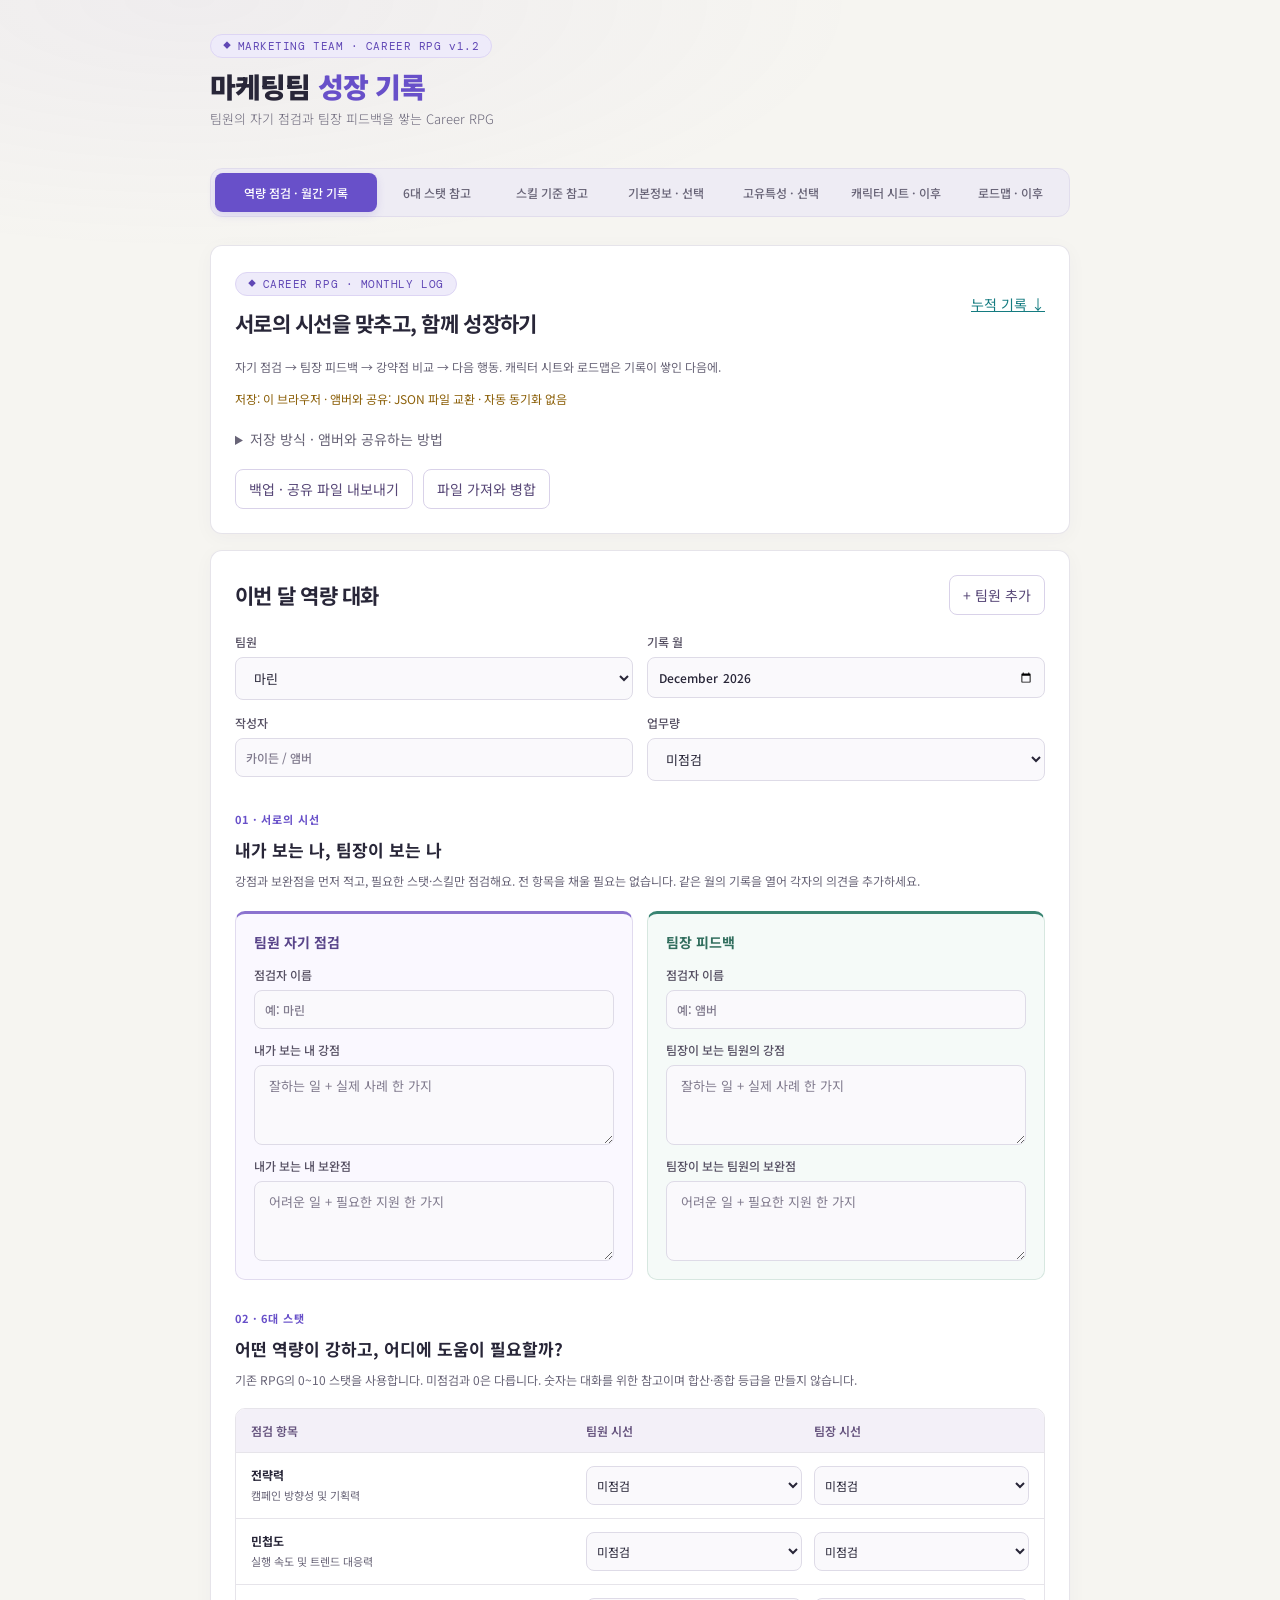
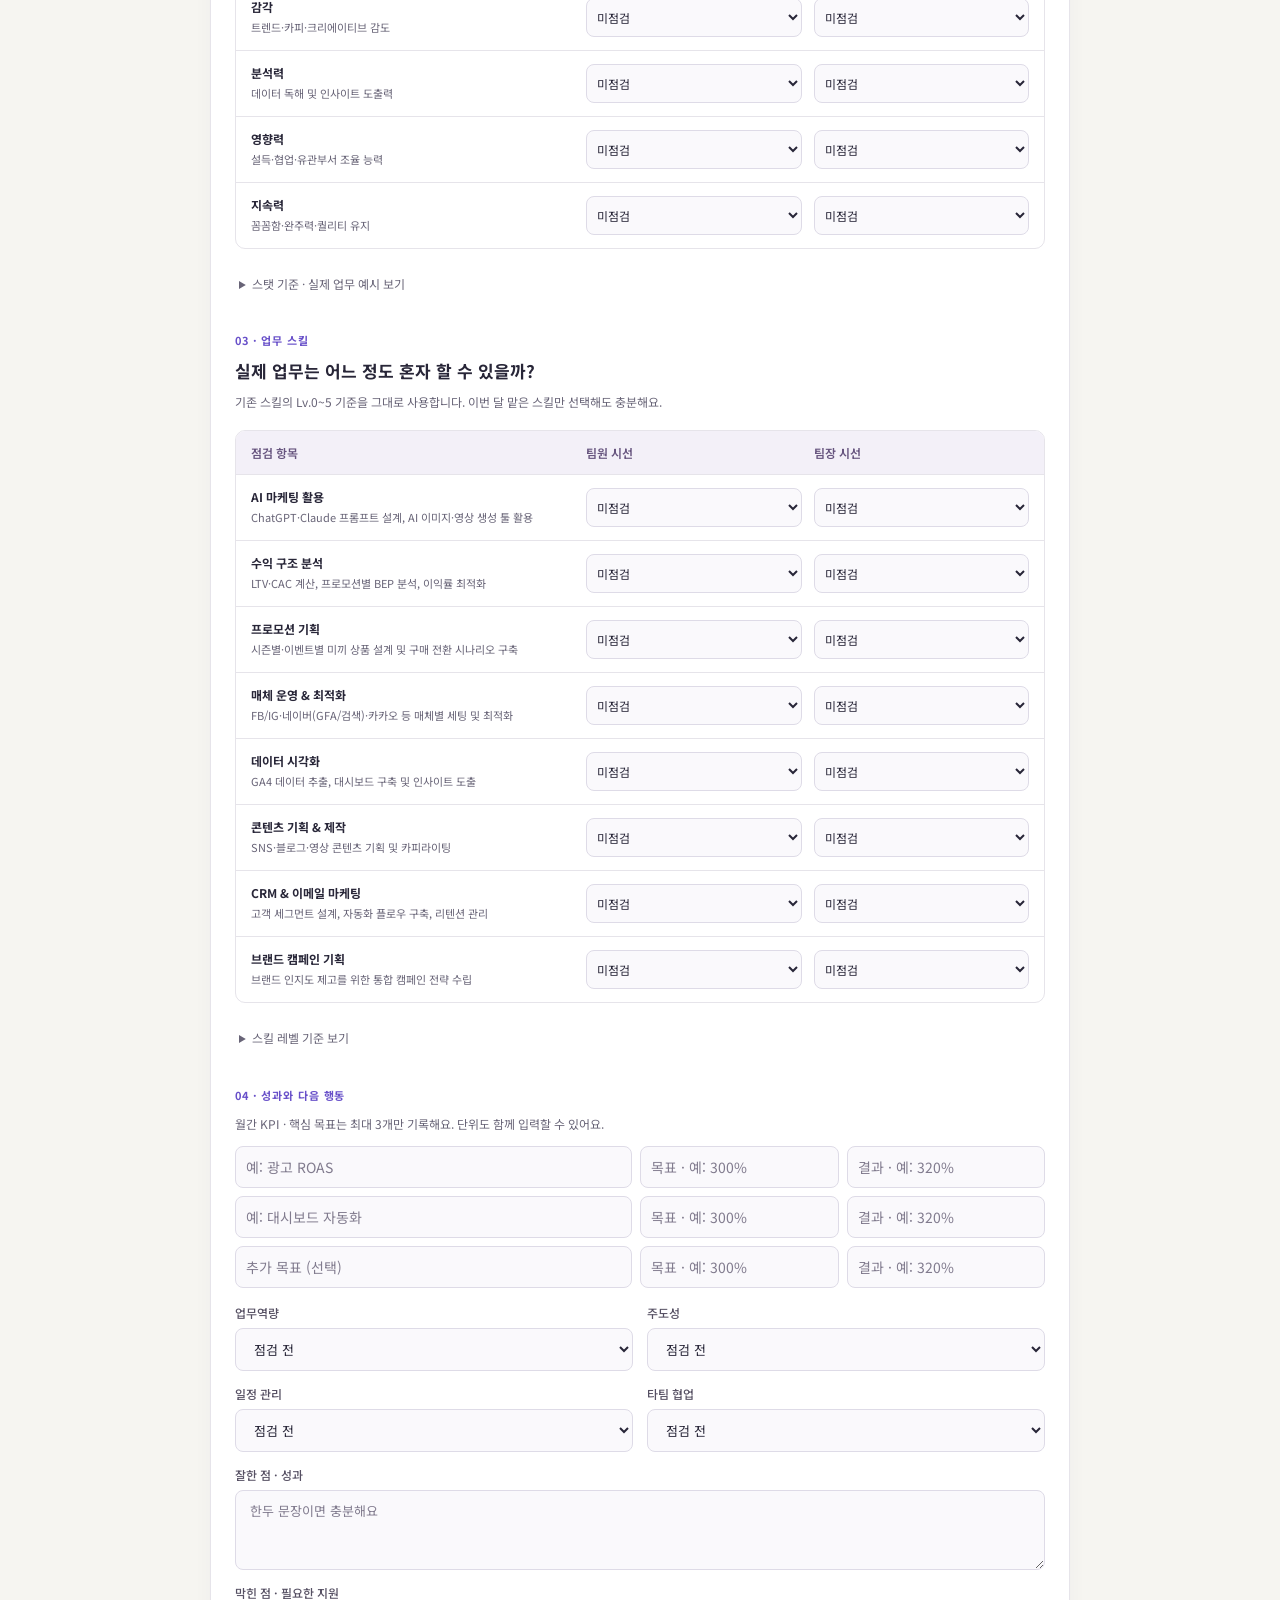
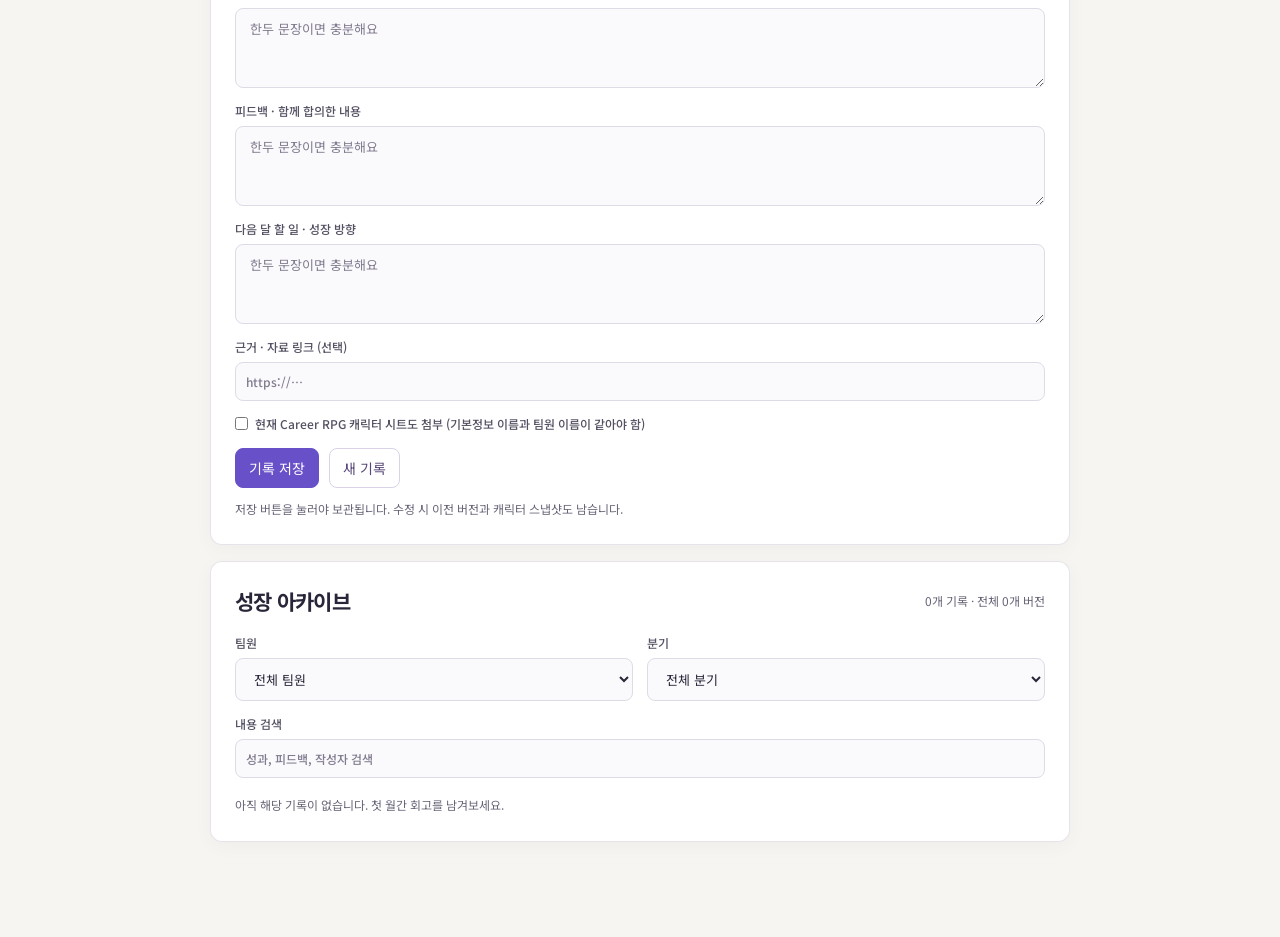
==== commit 8729cc26: "Prioritize self and team lead strengths, stats and skill reviews before RPG profiles" ====
--- a/marketing.html
+++ b/marketing.html
@@ -3,7 +3,7 @@
 <head>
 <meta charset="UTF-8">
 <meta name="viewport" content="width=device-width, initial-scale=1.0">
-<title>마케팅팀 캐릭터 시트</title>
+<title>마케팅팀 성장 기록 · Career RPG</title>
 <link href="https://fonts.googleapis.com/css2?family=Noto+Sans+KR:wght@300;400;500;700;900&family=DM+Mono:wght@400;500&display=swap" rel="stylesheet">
 <style>
   :root {
@@ -1132,7 +1132,7 @@
     .level-btn { font-size: 10px; padding: 4px 8px; }
   }
 </style>
-<link rel="stylesheet" href="team-archive.css">
+<link rel="stylesheet" href="team-archive.css?v=374df06469">
 </head>
 <body>
 <div class="container">
@@ -1140,14 +1140,14 @@
   <!-- 헤더 -->
   <div class="header">
     <div class="header-left">
-      <div class="game-badge">MARKETING TEAM · CAREER RPG v1.1</div>
-      <h1>마케팅팀 <span>캐릭터 시트</span></h1>
-      <p class="subtitle">행동 · 결과 · 재현성 기반 역량 게임화 시스템</p>
+      <div class="game-badge">MARKETING TEAM · CAREER RPG v1.2</div>
+      <h1>마케팅팀 <span>성장 기록</span></h1>
+      <p class="subtitle">팀원의 자기 점검과 팀장 피드백을 쌓는 Career RPG</p>
     </div>
   </div>
 
   <!-- 진행 표시 -->
-  <div class="step-indicator" id="stepIndicator">
+  <div class="step-indicator" id="stepIndicator" hidden>
     <div class="step-dot" id="dot0"></div>
     <div class="step-dot" id="dot1"></div>
     <div class="step-dot" id="dot2"></div>
@@ -1158,13 +1158,13 @@
 
   <!-- 탭 -->
   <div class="tabs">
-    <button class="tab-btn active" onclick="switchTab('archive')">월간 기록 · 아카이브</button>
-    <button class="tab-btn" onclick="switchTab('basic')">① 기본정보</button>
-    <button class="tab-btn" onclick="switchTab('passive')">② 고유특성</button>
-    <button class="tab-btn" onclick="switchTab('stats')">③ 6대 스탯</button>
-    <button class="tab-btn" onclick="switchTab('skills')">④ 스킬 숙련도</button>
-    <button class="tab-btn" onclick="switchTab('sheet')">⑤ 캐릭터 시트</button>
-    <button class="tab-btn" onclick="switchTab('roadmap')">⑥ 커리어 로드맵</button>
+    <button class="tab-btn active" onclick="switchTab('archive')">역량 점검 · 월간 기록</button>
+    <button class="tab-btn" onclick="switchTab('stats')">6대 스탯 참고</button>
+    <button class="tab-btn" onclick="switchTab('skills')">스킬 기준 참고</button>
+    <button class="tab-btn" onclick="switchTab('basic')">기본정보 · 선택</button>
+    <button class="tab-btn" onclick="switchTab('passive')">고유특성 · 선택</button>
+    <button class="tab-btn" onclick="switchTab('sheet')">캐릭터 시트 · 이후</button>
+    <button class="tab-btn" onclick="switchTab('roadmap')">로드맵 · 이후</button>
   </div>
 
   <!-- ① 기본 정보 -->
@@ -1824,8 +1824,9 @@
   document.querySelectorAll('.tab-panel').forEach(p => p.classList.remove('active'));
   document.querySelectorAll('.tab-btn').forEach(b => b.classList.remove('active'));
   document.getElementById('tab-' + name).classList.add('active');
-  const idx = ['archive','basic','passive','stats','skills','sheet','roadmap'].indexOf(name);
+  const idx = ['archive','stats','skills','basic','passive','sheet','roadmap'].indexOf(name);
   document.querySelectorAll('.tab-btn')[idx].classList.add('active');
+  document.getElementById('stepIndicator').hidden = name === 'archive';
 }
 
 // ── 로드맵 스테이지 토글 ──
@@ -2108,7 +2109,7 @@
 init();
 document.getElementById('playerName').addEventListener('input', updateProgress);
 </script>
-<script src="team-archive.js"></script>
+<script src="team-archive.js?v=c4122fb658"></script>
 </body>
 </html>
 
--- a/team-archive.css
+++ b/team-archive.css
@@ -23,3 +23,5 @@
 .level-btn.lv1.active,.lv-pill-1{color:#355f8d}
 .stat-badge,.lv-pill{font-weight:600}
 @media(max-width:600px){.tabs .tab-btn{flex:1 0 30%;padding:10px 5px;font-size:11px}.tabs .tab-btn:first-child{flex:1 0 100%}.archive-head h2{font-size:20px}}
+
+[hidden]{display:none!important}.review-section{margin:8px 0 28px}.review-step{color:var(--accent);font-size:11px;letter-spacing:.08em;font-weight:700;margin:30px 0 10px}.review-section h3{font-size:17px;margin:8px 0}.perspective-grid{display:grid;grid-template-columns:1fr 1fr;gap:14px;margin:18px 0}.perspective-card{padding:18px;border:1px solid #e1dbef;border-top:3px solid #8b73cf;border-radius:10px;background:#faf8ff}.perspective-card.lead{background:#f5faf8;border-color:#d7e7e0;border-top-color:#398472}.perspective-card h4{font-size:14px;margin:0 0 14px;color:#59458a}.perspective-card.lead h4{color:#326e5e}.perspective-card .archive-field{margin-top:12px}.rating-grid{margin:16px 0;border:1px solid var(--border);border-radius:10px;overflow:hidden}.rating-row{display:grid;grid-template-columns:minmax(0,1.5fr) minmax(0,1fr) minmax(0,1fr);gap:12px;align-items:center;padding:13px 15px;border-top:1px solid var(--border);font-size:12px}.rating-row:first-child{border-top:0}.rating-row small{display:block;color:var(--text-muted);font-size:11px;line-height:1.6;margin-top:4px}.rating-heading{background:#f3f0f8;color:#66547e;font-weight:600}.rating-row select{padding:9px 6px!important;font-size:12px}.rating-row.different{background:#fff8e8}.review-skill-guide{font-size:12px;line-height:1.8;padding:0 4px}.archive-entry>.perspective-grid{margin-top:20px}@media(max-width:600px){.perspective-grid{grid-template-columns:1fr}.rating-row{gap:6px;padding:11px 8px;grid-template-columns:minmax(0,1.2fr) minmax(0,1fr) minmax(0,1fr)}.rating-row small{font-size:10px}.rating-row select{font-size:11px!important}.rating-row b{font-size:11px}}
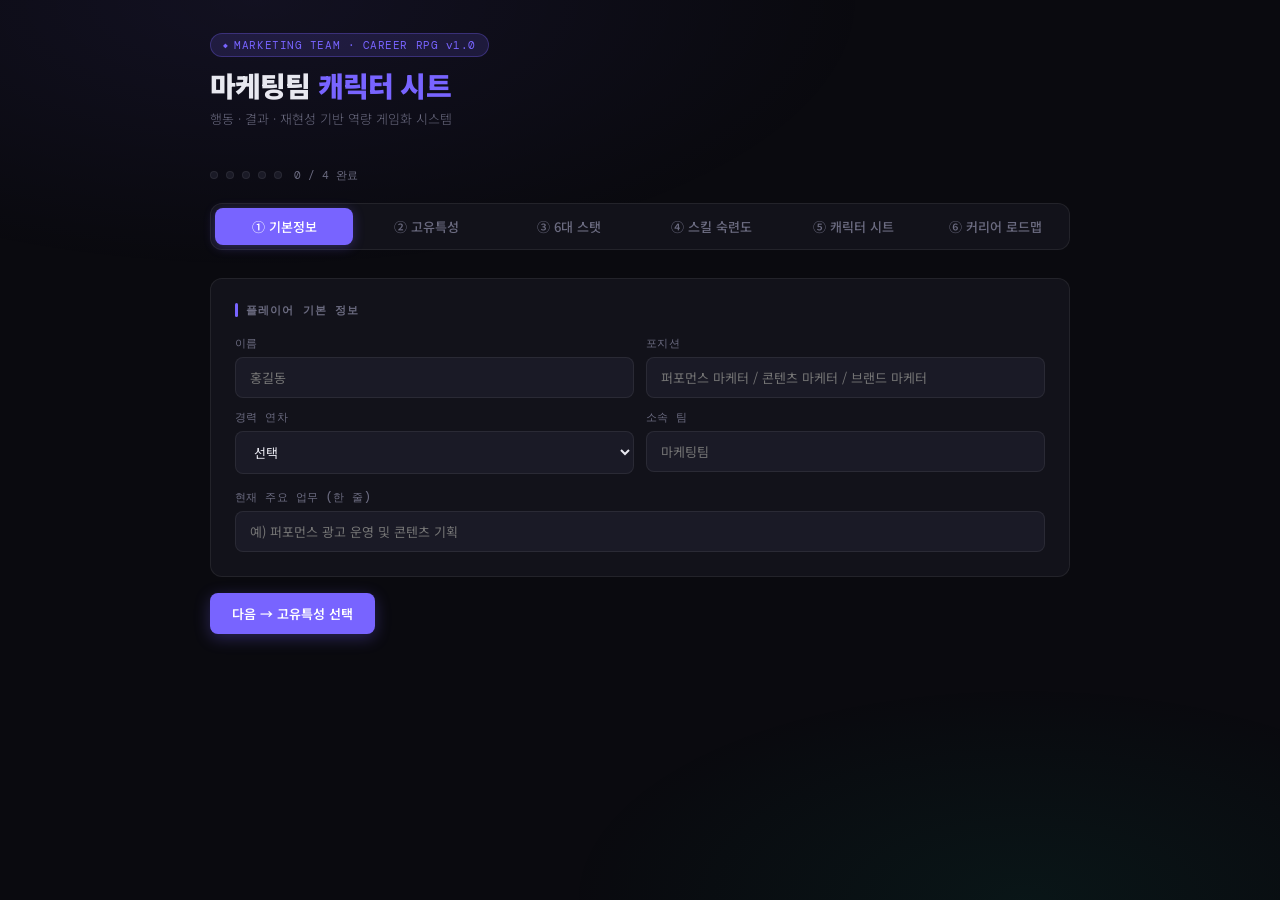
==== commit 705c6230: "Restore original marketing sheet and move new team reviews to separate page" ====
--- a/marketing.html
+++ b/marketing.html
@@ -3,35 +3,35 @@
 <head>
 <meta charset="UTF-8">
 <meta name="viewport" content="width=device-width, initial-scale=1.0">
-<title>마케팅팀 성장 기록 · Career RPG</title>
+<title>마케팅팀 캐릭터 시트</title>
 <link href="https://fonts.googleapis.com/css2?family=Noto+Sans+KR:wght@300;400;500;700;900&family=DM+Mono:wght@400;500&display=swap" rel="stylesheet">
 <style>
   :root {
-    --bg: #f6f5f1;
-    --bg2: #ffffff;
-    --bg3: #f2f1f7;
-    --border: rgba(66,52,92,0.07);
+    --bg: #0a0a0f;
+    --bg2: #12121a;
+    --bg3: #1a1a26;
+    --border: rgba(255,255,255,0.07);
     --border-active: rgba(120,100,255,0.4);
-    --text: #282638;
-    --text-muted: #686477;
-    --text-dim: #736d83;
-    --accent: #6850c9;
-    --accent2: #bd4151;
-    --accent3: #8c6009;
-    --accent4: #087d63;
-    --accent5: #147b80;
-    --str: #bd4151;
-    --agi: #147b80;
-    --sen: #8c6009;
-    --int: #6850c9;
-    --cha: #a65d16;
-    --sta: #087d63;
-    --lv0: #736d83;
+    --text: #e8e8f0;
+    --text-muted: #6b6b80;
+    --text-dim: #3a3a50;
+    --accent: #7864ff;
+    --accent2: #ff6b6b;
+    --accent3: #ffd166;
+    --accent4: #06d6a0;
+    --accent5: #4ecdc4;
+    --str: #ff6b6b;
+    --agi: #4ecdc4;
+    --sen: #ffd166;
+    --int: #7864ff;
+    --cha: #ff9f43;
+    --sta: #06d6a0;
+    --lv0: #3a3a50;
     --lv1: #4a6fa5;
-    --lv2: #187749;
-    --lv3: #976009;
-    --lv4: #b93f36;
-    --lv5: #8143a0;
+    --lv2: #2ecc71;
+    --lv3: #f39c12;
+    --lv4: #e74c3c;
+    --lv5: #9b59b6;
     --radius: 12px;
     --radius-sm: 8px;
   }
@@ -165,7 +165,7 @@
     transition: border-color 0.2s;
   }
 
-  .card:hover { border-color: rgba(66,52,92,0.12); }
+  .card:hover { border-color: rgba(255,255,255,0.12); }
 
   .card-title {
     font-size: 11px;
@@ -253,8 +253,8 @@
   }
 
   .passive-item:hover {
-    border-color: rgba(66,52,92,0.15);
-    background: rgba(66,52,92,0.04);
+    border-color: rgba(255,255,255,0.15);
+    background: rgba(255,255,255,0.04);
   }
 
   .passive-item.selected {
@@ -308,7 +308,7 @@
   .passive-name small {
     display: block;
     font-size: 12px;
-    color: var(--text-muted);
+    color: rgba(200, 200, 220, 0.75);
     font-weight: 400;
     margin-top: 4px;
     line-height: 1.5;
@@ -459,7 +459,7 @@
     transition: border-color 0.2s;
   }
 
-  .skill-item:hover { border-color: rgba(66,52,92,0.12); }
+  .skill-item:hover { border-color: rgba(255,255,255,0.12); }
 
   .skill-header {
     display: flex;
@@ -502,10 +502,10 @@
     white-space: nowrap;
   }
 
-  .level-btn:hover { border-color: rgba(66,52,92,0.2); color: var(--text); }
+  .level-btn:hover { border-color: rgba(255,255,255,0.2); color: var(--text); }
 
   .level-btn.lv0.active { background: rgba(58,58,80,0.8); border-color: var(--lv0); color: #aaa; }
-  .level-btn.lv1.active { background: rgba(74,111,165,0.3); border-color: var(--lv1); color: #355f8d; }
+  .level-btn.lv1.active { background: rgba(74,111,165,0.3); border-color: var(--lv1); color: #6fa3d8; }
   .level-btn.lv2.active { background: rgba(46,204,113,0.2); border-color: var(--lv2); color: var(--lv2); }
   .level-btn.lv3.active { background: rgba(243,156,18,0.2); border-color: var(--lv3); color: var(--lv3); }
   .level-btn.lv4.active { background: rgba(231,76,60,0.2); border-color: var(--lv4); color: var(--lv4); }
@@ -528,12 +528,12 @@
     gap: 8px;
     padding: 8px;
     border-radius: 6px;
-    background: rgba(66,52,92,0.02);
+    background: rgba(255,255,255,0.02);
     cursor: pointer;
     transition: background 0.15s;
   }
 
-  .level-def:hover { background: rgba(66,52,92,0.05); }
+  .level-def:hover { background: rgba(255,255,255,0.05); }
 
   .level-dot {
     width: 8px;
@@ -769,7 +769,7 @@
   }
 
   .lv-pill-0 { background: rgba(58,58,80,0.8); color: #888; }
-  .lv-pill-1 { background: rgba(74,111,165,0.3); color: #355f8d; }
+  .lv-pill-1 { background: rgba(74,111,165,0.3); color: #6fa3d8; }
   .lv-pill-2 { background: rgba(46,204,113,0.2); color: var(--lv2); }
   .lv-pill-3 { background: rgba(243,156,18,0.2); color: var(--lv3); }
   .lv-pill-4 { background: rgba(231,76,60,0.2); color: var(--lv4); }
@@ -816,8 +816,8 @@
   }
 
   .btn-secondary:hover {
-    border-color: rgba(66,52,92,0.2);
-    background: rgba(66,52,92,0.06);
+    border-color: rgba(255,255,255,0.2);
+    background: rgba(255,255,255,0.06);
   }
 
   .btn-row {
@@ -866,7 +866,7 @@
     transition: border-color 0.2s;
   }
 
-  .road-stage:hover { border-color: rgba(66,52,92,0.12); }
+  .road-stage:hover { border-color: rgba(255,255,255,0.12); }
 
   .road-stage-header {
     display: flex;
@@ -915,7 +915,7 @@
 
   .road-stage-sub {
     font-size: 12px;
-    color: var(--text-muted);
+    color: rgba(200,200,220,0.7);
     font-weight: 400;
     margin-top: 3px;
     line-height: 1.5;
@@ -952,7 +952,7 @@
   .road-metaphor {
     font-size: 12px;
     font-style: italic;
-    color: var(--text-muted);
+    color: rgba(200,200,220,0.65);
     padding: 12px 14px;
     border-left: 3px solid rgba(120,100,255,0.4);
     background: rgba(120,100,255,0.05);
@@ -969,7 +969,7 @@
   }
 
   .road-col {
-    background: rgba(66,52,92,0.03);
+    background: rgba(255,255,255,0.03);
     border: 1px solid var(--border);
     border-radius: var(--radius-sm);
     padding: 12px;
@@ -986,7 +986,7 @@
 
   .road-col-body {
     font-size: 12px;
-    color: var(--text-muted);
+    color: rgba(200,200,220,0.8);
     line-height: 1.6;
   }
 
@@ -1002,7 +1002,7 @@
     border-radius: 20px;
     border: 1px solid var(--border);
     color: var(--text-muted);
-    background: rgba(66,52,92,0.03);
+    background: rgba(255,255,255,0.03);
   }
 
   .road-skill-tag.unlock {
@@ -1036,7 +1036,7 @@
 
   .road-quest-text {
     font-size: 12px;
-    color: var(--text-muted);
+    color: rgba(200,200,220,0.85);
     line-height: 1.6;
   }
 
@@ -1052,7 +1052,7 @@
     gap: 10px;
     cursor: pointer;
     font-size: 12px;
-    color: var(--text-muted);
+    color: rgba(200,200,220,0.75);
     line-height: 1.5;
     padding: 6px 10px;
     border-radius: 6px;
@@ -1060,7 +1060,7 @@
     transition: all 0.15s;
   }
 
-  .road-check-row:hover { background: rgba(66,52,92,0.03); border-color: var(--border); }
+  .road-check-row:hover { background: rgba(255,255,255,0.03); border-color: var(--border); }
 
   .road-check-row input[type="checkbox"] {
     width: 15px;
@@ -1132,7 +1132,6 @@
     .level-btn { font-size: 10px; padding: 4px 8px; }
   }
 </style>
-<link rel="stylesheet" href="team-archive.css?v=374df06469">
 </head>
 <body>
 <div class="container">
@@ -1140,14 +1139,14 @@
   <!-- 헤더 -->
   <div class="header">
     <div class="header-left">
-      <div class="game-badge">MARKETING TEAM · CAREER RPG v1.2</div>
-      <h1>마케팅팀 <span>성장 기록</span></h1>
-      <p class="subtitle">팀원의 자기 점검과 팀장 피드백을 쌓는 Career RPG</p>
+      <div class="game-badge">MARKETING TEAM · CAREER RPG v1.0</div>
+      <h1>마케팅팀 <span>캐릭터 시트</span></h1>
+      <p class="subtitle">행동 · 결과 · 재현성 기반 역량 게임화 시스템</p>
     </div>
   </div>
 
   <!-- 진행 표시 -->
-  <div class="step-indicator" id="stepIndicator" hidden>
+  <div class="step-indicator" id="stepIndicator">
     <div class="step-dot" id="dot0"></div>
     <div class="step-dot" id="dot1"></div>
     <div class="step-dot" id="dot2"></div>
@@ -1158,17 +1157,16 @@
 
   <!-- 탭 -->
   <div class="tabs">
-    <button class="tab-btn active" onclick="switchTab('archive')">역량 점검 · 월간 기록</button>
-    <button class="tab-btn" onclick="switchTab('stats')">6대 스탯 참고</button>
-    <button class="tab-btn" onclick="switchTab('skills')">스킬 기준 참고</button>
-    <button class="tab-btn" onclick="switchTab('basic')">기본정보 · 선택</button>
-    <button class="tab-btn" onclick="switchTab('passive')">고유특성 · 선택</button>
-    <button class="tab-btn" onclick="switchTab('sheet')">캐릭터 시트 · 이후</button>
-    <button class="tab-btn" onclick="switchTab('roadmap')">로드맵 · 이후</button>
+    <button class="tab-btn active" onclick="switchTab('basic')">① 기본정보</button>
+    <button class="tab-btn" onclick="switchTab('passive')">② 고유특성</button>
+    <button class="tab-btn" onclick="switchTab('stats')">③ 6대 스탯</button>
+    <button class="tab-btn" onclick="switchTab('skills')">④ 스킬 숙련도</button>
+    <button class="tab-btn" onclick="switchTab('sheet')">⑤ 캐릭터 시트</button>
+    <button class="tab-btn" onclick="switchTab('roadmap')">⑥ 커리어 로드맵</button>
   </div>
 
   <!-- ① 기본 정보 -->
-  <div class="tab-panel" id="tab-basic">
+  <div class="tab-panel active" id="tab-basic">
     <div class="card">
       <div class="card-title">플레이어 기본 정보</div>
       <div class="player-info">
@@ -1374,11 +1372,11 @@
           <div style="background:rgba(6,214,160,0.05);border:1px solid rgba(6,214,160,0.15);border-radius:var(--radius-sm);padding:14px;margin-bottom:14px;">
             <div style="font-size:10px;font-family:'DM Mono',monospace;color:var(--accent4);margin-bottom:10px;letter-spacing:0.06em">STAGE 1 → 2 핵심 전환점</div>
             <div style="display:grid;grid-template-columns:1fr 1fr;gap:10px">
-              <div style="font-size:12px;color:var(--text-muted)">
+              <div style="font-size:12px;color:rgba(200,200,220,0.7)">
                 <div style="color:var(--text-muted);font-size:10px;margin-bottom:4px">Stage 1에서 하던 것</div>
                 "ROAS·CTR 높이기"<br>"소재 테스트·최적화"<br>"매체별 예산 집행"
               </div>
-              <div style="font-size:12px;color:var(--text-muted)">
+              <div style="font-size:12px;color:rgba(200,200,220,0.85)">
                 <div style="color:var(--accent4);font-size:10px;margin-bottom:4px">Stage 2에서 추가되는 것</div>
                 "이 캠페인이 실제로 이익을 냈는가?"<br>"고객이 재구매하는 구조를 만들었는가?"<br>"전체 퍼널의 병목이 어디인가?"
               </div>
@@ -1453,13 +1451,13 @@
           <div style="background:rgba(255,209,102,0.05);border:1px solid rgba(255,209,102,0.15);border-radius:var(--radius-sm);padding:14px;margin-bottom:14px;">
             <div style="font-size:10px;font-family:'DM Mono',monospace;color:var(--accent3);margin-bottom:10px;letter-spacing:0.06em">BRAND BUILDER가 반드시 답해야 할 3가지 질문</div>
             <div style="display:flex;flex-direction:column;gap:8px">
-              <div style="font-size:12px;color:var(--text-muted);padding:8px 12px;background:rgba(66,52,92,0.03);border-radius:6px">
+              <div style="font-size:12px;color:rgba(200,200,220,0.85);padding:8px 12px;background:rgba(255,255,255,0.03);border-radius:6px">
                 <span style="color:var(--accent3);font-family:'DM Mono',monospace;font-size:11px">WHY —</span> 광고를 끊어도 고객이 이 브랜드를 찾을 이유가 있는가?
               </div>
-              <div style="font-size:12px;color:var(--text-muted);padding:8px 12px;background:rgba(66,52,92,0.03);border-radius:6px">
+              <div style="font-size:12px;color:rgba(200,200,220,0.85);padding:8px 12px;background:rgba(255,255,255,0.03);border-radius:6px">
                 <span style="color:var(--accent3);font-family:'DM Mono',monospace;font-size:11px">WHO —</span> 우리 브랜드의 가장 열성적인 팬 100명은 누구이고, 무엇에 열광하는가?
               </div>
-              <div style="font-size:12px;color:var(--text-muted);padding:8px 12px;background:rgba(66,52,92,0.03);border-radius:6px">
+              <div style="font-size:12px;color:rgba(200,200,220,0.85);padding:8px 12px;background:rgba(255,255,255,0.03);border-radius:6px">
                 <span style="color:var(--accent3);font-family:'DM Mono',monospace;font-size:11px">HOW —</span> 광고비 0원으로 다음 달 매출의 20%를 만들 수 있는가?
               </div>
             </div>
@@ -1709,19 +1707,19 @@
           ${Array.from({length:10},(_,i)=>`
             <div class="stat-seg" id="seg-${s.key}-${i+1}"
               onclick="setStat('${s.key}',${i+1})"
-              style="background:${i < statValues[s.key] ? `var(--${s.key.toLowerCase()},#6850c9)` : 'var(--bg3)'}"
+              style="background:${i < statValues[s.key] ? `var(--${s.key.toLowerCase()},#7864ff)` : 'var(--bg3)'}"
             ></div>
           `).join('')}
         </div>
         <div class="stat-value stat-color-${s.key}" id="val-${s.key}">${statValues[s.key]}</div>
       </div>
-      <div style="padding:0 0 10px 96px;font-size:12px;color:var(--text-muted);font-weight:400;line-height:1.6">${s.fullDesc}</div>
+      <div style="padding:0 0 10px 96px;font-size:12px;color:rgba(200,200,220,0.75);font-weight:400;line-height:1.6">${s.fullDesc}</div>
       <div class="evidence-box ${statValues[s.key]>0?'open':''}" id="ev-${s.key}">
         <div style="display:flex;align-items:center;justify-content:space-between;margin-bottom:10px;gap:8px;flex-wrap:wrap">
           <div style="font-size:11px;color:var(--text-muted);font-family:'DM Mono',monospace;">${s.key} · ${s.name} — 증거 입력 (행동-결과-재현성)</div>
           <button onclick="toggleEasyEx('${s.key}')" id="easy-btn-${s.key}" style="font-size:10px;padding:3px 10px;border-radius:20px;border:1px solid rgba(120,100,255,0.3);background:rgba(120,100,255,0.08);color:var(--accent);cursor:pointer;font-family:'Noto Sans KR',sans-serif;white-space:nowrap">💡 쉬운 예시 보기</button>
         </div>
-        <div id="easy-ex-${s.key}" style="display:none;background:rgba(120,100,255,0.06);border:1px solid rgba(120,100,255,0.15);border-radius:8px;padding:12px;margin-bottom:12px;font-size:12px;line-height:1.7;color:var(--text-muted)">
+        <div id="easy-ex-${s.key}" style="display:none;background:rgba(120,100,255,0.06);border:1px solid rgba(120,100,255,0.15);border-radius:8px;padding:12px;margin-bottom:12px;font-size:12px;line-height:1.7;color:rgba(200,200,220,0.85)">
           <div style="font-size:10px;font-family:'DM Mono',monospace;color:var(--accent);margin-bottom:8px">💡 이런 식으로 써도 돼요 (저연차 예시)</div>
           <div style="margin-bottom:6px"><span style="color:var(--accent);font-size:10px;font-family:'DM Mono',monospace">행동</span> ${s.exEasy.action}</div>
           <div style="margin-bottom:6px"><span style="color:var(--accent4);font-size:10px;font-family:'DM Mono',monospace">결과</span> ${s.exEasy.result}</div>
@@ -1729,15 +1727,15 @@
         </div>
         <div class="evidence-row">
           <span class="evidence-tag">행동</span>
-          <textarea placeholder="${s.ex.action}" rows="2" onchange="setEvidence('${s.key}','action',this.value)">${escapeSheetText(statEvidence[s.key].action)}</textarea>
+          <textarea placeholder="${s.ex.action}" rows="2" onchange="setEvidence('${s.key}','action',this.value)">${statEvidence[s.key].action}</textarea>
         </div>
         <div class="evidence-row">
           <span class="evidence-tag">결과</span>
-          <textarea placeholder="${s.ex.result}" rows="2" onchange="setEvidence('${s.key}','result',this.value)">${escapeSheetText(statEvidence[s.key].result)}</textarea>
+          <textarea placeholder="${s.ex.result}" rows="2" onchange="setEvidence('${s.key}','result',this.value)">${statEvidence[s.key].result}</textarea>
         </div>
         <div class="evidence-row">
           <span class="evidence-tag">재현성</span>
-          <textarea placeholder="${s.ex.repeat}" rows="2" onchange="setEvidence('${s.key}','repeat',this.value)">${escapeSheetText(statEvidence[s.key].repeat)}</textarea>
+          <textarea placeholder="${s.ex.repeat}" rows="2" onchange="setEvidence('${s.key}','repeat',this.value)">${statEvidence[s.key].repeat}</textarea>
         </div>
       </div>
     </div>
@@ -1758,7 +1756,7 @@
   for (let i = 1; i <= 10; i++) {
     const seg = document.getElementById(`seg-${key}-${i}`);
     if (seg) {
-      const colors = {STR:'#bd4151',AGI:'#147b80',SEN:'#8c6009',INT:'#6850c9',CHA:'#a65d16',STA:'#087d63'};
+      const colors = {STR:'#ff6b6b',AGI:'#4ecdc4',SEN:'#ffd166',INT:'#7864ff',CHA:'#ff9f43',STA:'#06d6a0'};
       seg.style.background = i <= val ? colors[key] : 'var(--bg3)';
     }
   }
@@ -1774,7 +1772,7 @@
 
 function renderSkills() {
   const list = document.getElementById('skillList');
-  const lvColors = ['#736d83','#4a6fa5','#187749','#976009','#b93f36','#8143a0'];
+  const lvColors = ['#3a3a50','#4a6fa5','#2ecc71','#f39c12','#e74c3c','#9b59b6'];
   list.innerHTML = SKILLS.map(s => {
     const cur = skillLevels[s.id] ?? -1;
     return `
@@ -1793,7 +1791,7 @@
         `).join('')}
       </div>
       ${cur >= 0 ? `
-      <div style="margin-top:10px;padding:10px 14px;background:rgba(66,52,92,0.03);border-left:3px solid ${lvColors[cur]};border-radius:0 6px 6px 0;font-size:12px;color:var(--text-muted);line-height:1.6">
+      <div style="margin-top:10px;padding:10px 14px;background:rgba(255,255,255,0.03);border-left:3px solid ${lvColors[cur]};border-radius:0 6px 6px 0;font-size:12px;color:rgba(200,200,220,0.85);line-height:1.6">
         <span style="font-size:10px;font-family:'DM Mono',monospace;color:${lvColors[cur]};margin-right:8px">Lv.${cur} 기준</span>${s.levels[cur]}
       </div>` : ''}
     </div>
@@ -1807,14 +1805,14 @@
   btn.classList.add('active');
   // 레벨 기준 텍스트 업데이트
   const skill = SKILLS.find(s => s.id === id);
-  const lvColors = ['#736d83','#4a6fa5','#187749','#976009','#b93f36','#8143a0'];
+  const lvColors = ['#3a3a50','#4a6fa5','#2ecc71','#f39c12','#e74c3c','#9b59b6'];
   let lvBox = parent.querySelector('.lv-criteria-box');
   if (!lvBox) {
     lvBox = document.createElement('div');
     lvBox.className = 'lv-criteria-box';
     parent.appendChild(lvBox);
   }
-  lvBox.style.cssText = `margin-top:10px;padding:10px 14px;background:rgba(66,52,92,0.03);border-left:3px solid ${lvColors[lv]};border-radius:0 6px 6px 0;font-size:12px;color:var(--text-muted);line-height:1.6`;
+  lvBox.style.cssText = `margin-top:10px;padding:10px 14px;background:rgba(255,255,255,0.03);border-left:3px solid ${lvColors[lv]};border-radius:0 6px 6px 0;font-size:12px;color:rgba(200,200,220,0.85);line-height:1.6`;
   lvBox.innerHTML = `<span style="font-size:10px;font-family:'DM Mono',monospace;color:${lvColors[lv]};margin-right:8px">Lv.${lv} 기준</span>${skill?.levels?.[lv] || ''}`;
   updateProgress();
 }
@@ -1824,9 +1822,8 @@
   document.querySelectorAll('.tab-panel').forEach(p => p.classList.remove('active'));
   document.querySelectorAll('.tab-btn').forEach(b => b.classList.remove('active'));
   document.getElementById('tab-' + name).classList.add('active');
-  const idx = ['archive','stats','skills','basic','passive','sheet','roadmap'].indexOf(name);
+  const idx = ['basic','passive','stats','skills','sheet','roadmap'].indexOf(name);
   document.querySelectorAll('.tab-btn')[idx].classList.add('active');
-  document.getElementById('stepIndicator').hidden = name === 'archive';
 }
 
 // ── 로드맵 스테이지 토글 ──
@@ -1882,15 +1879,12 @@
 }
 
 // ── 캐릭터 시트 생성 ──
-function escapeSheetText(value) {
-  return String(value ?? '').replace(/[&<>"']/g, c => ({'&':'&amp;','<':'&lt;','>':'&gt;','"':'&quot;',"'":'&#39;'}[c]));
-}
 function generateSheet() {
-  const name = escapeSheetText(document.getElementById('playerName').value) || '이름 미입력';
-  const role = escapeSheetText(document.getElementById('playerRole').value) || '-';
-  const year = escapeSheetText(document.getElementById('playerYear').value) || '-';
-  const team = escapeSheetText(document.getElementById('playerTeam').value) || '마케팅팀';
-  const job = escapeSheetText(document.getElementById('playerJob').value) || '-';
+  const name = document.getElementById('playerName').value || '이름 미입력';
+  const role = document.getElementById('playerRole').value || '-';
+  const year = document.getElementById('playerYear').value || '-';
+  const team = document.getElementById('playerTeam').value || '상품팀';
+  const job = document.getElementById('playerJob').value || '-';
 
   const passiveData = PASSIVES.filter(p => selectedPassives.includes(p.id));
 
@@ -1972,11 +1966,11 @@
               <!-- 증거 요약 -->
               <div style="margin-top:14px;display:flex;flex-direction:column;gap:8px">
                 ${STATS.filter(s=>statEvidence[s.key].action||statEvidence[s.key].result).map(s=>`
-                  <div style="padding:10px 12px;background:var(--bg3);border-radius:8px;border-left:3px solid var(--${s.key.toLowerCase()},#6850c9)">
+                  <div style="padding:10px 12px;background:var(--bg3);border-radius:8px;border-left:3px solid var(--${s.key.toLowerCase()},#7864ff)">
                     <div style="font-size:11px;font-family:'DM Mono',monospace;color:var(--text-muted);margin-bottom:6px">${s.key} · ${s.name}</div>
-                    ${statEvidence[s.key].action?`<div style="font-size:12px;margin-bottom:3px"><span style="color:var(--accent);font-size:10px;font-family:'DM Mono',monospace;">행동</span> ${escapeSheetText(statEvidence[s.key].action)}</div>`:''}
-                    ${statEvidence[s.key].result?`<div style="font-size:12px;margin-bottom:3px"><span style="color:var(--accent4);font-size:10px;font-family:'DM Mono',monospace;">결과</span> ${escapeSheetText(statEvidence[s.key].result)}</div>`:''}
-                    ${statEvidence[s.key].repeat?`<div style="font-size:12px"><span style="color:var(--accent3);font-size:10px;font-family:'DM Mono',monospace;">재현</span> ${escapeSheetText(statEvidence[s.key].repeat)}</div>`:''}
+                    ${statEvidence[s.key].action?`<div style="font-size:12px;margin-bottom:3px"><span style="color:var(--accent);font-size:10px;font-family:'DM Mono',monospace;">행동</span> ${statEvidence[s.key].action}</div>`:''}
+                    ${statEvidence[s.key].result?`<div style="font-size:12px;margin-bottom:3px"><span style="color:var(--accent4);font-size:10px;font-family:'DM Mono',monospace;">결과</span> ${statEvidence[s.key].result}</div>`:''}
+                    ${statEvidence[s.key].repeat?`<div style="font-size:12px"><span style="color:var(--accent3);font-size:10px;font-family:'DM Mono',monospace;">재현</span> ${statEvidence[s.key].repeat}</div>`:''}
                   </div>
                 `).join('')}
               </div>
@@ -2064,17 +2058,17 @@
   const vals = keys.map(k => statValues[k] / 10);
   const cx = 95, cy = 95, r = 72;
   const angles = keys.map((_, i) => (Math.PI * 2 * i / 6) - Math.PI / 2);
-  const colors = {STR:'#bd4151',AGI:'#147b80',SEN:'#8c6009',INT:'#6850c9',CHA:'#a65d16',STA:'#087d63'};
+  const colors = {STR:'#ff6b6b',AGI:'#4ecdc4',SEN:'#ffd166',INT:'#7864ff',CHA:'#ff9f43',STA:'#06d6a0'};
 
   // 배경 육각형 (5단계)
   const bgHexes = [1, 0.8, 0.6, 0.4, 0.2].map(scale => {
     const pts = angles.map(a => `${cx + r * scale * Math.cos(a)},${cy + r * scale * Math.sin(a)}`).join(' ');
-    return `<polygon points="${pts}" fill="none" stroke="rgba(66,52,92,0.06)" stroke-width="0.5"/>`;
+    return `<polygon points="${pts}" fill="none" stroke="rgba(255,255,255,0.06)" stroke-width="0.5"/>`;
   }).join('');
 
   // 축선
   const axes = angles.map(a =>
-    `<line x1="${cx}" y1="${cy}" x2="${cx + r * Math.cos(a)}" y2="${cy + r * Math.sin(a)}" stroke="rgba(66,52,92,0.06)" stroke-width="0.5"/>`
+    `<line x1="${cx}" y1="${cy}" x2="${cx + r * Math.cos(a)}" y2="${cy + r * Math.sin(a)}" stroke="rgba(255,255,255,0.06)" stroke-width="0.5"/>`
   ).join('');
 
   // 데이터 폴리곤
@@ -2095,7 +2089,7 @@
     <svg width="190" height="190" viewBox="0 0 190 190">
       ${bgHexes}
       ${axes}
-      <polygon points="${dataPts}" fill="rgba(120,100,255,0.15)" stroke="#6850c9" stroke-width="1.5"/>
+      <polygon points="${dataPts}" fill="rgba(120,100,255,0.15)" stroke="#7864ff" stroke-width="1.5"/>
       ${vals.map((v,i) => {
         const a = angles[i];
         return `<circle cx="${cx + r * v * Math.cos(a)}" cy="${cy + r * v * Math.sin(a)}" r="3" fill="${colors[keys[i]]}"/>`;
@@ -2109,7 +2103,5 @@
 init();
 document.getElementById('playerName').addEventListener('input', updateProgress);
 </script>
-<script src="team-archive.js?v=c4122fb658"></script>
 </body>
 </html>
-
